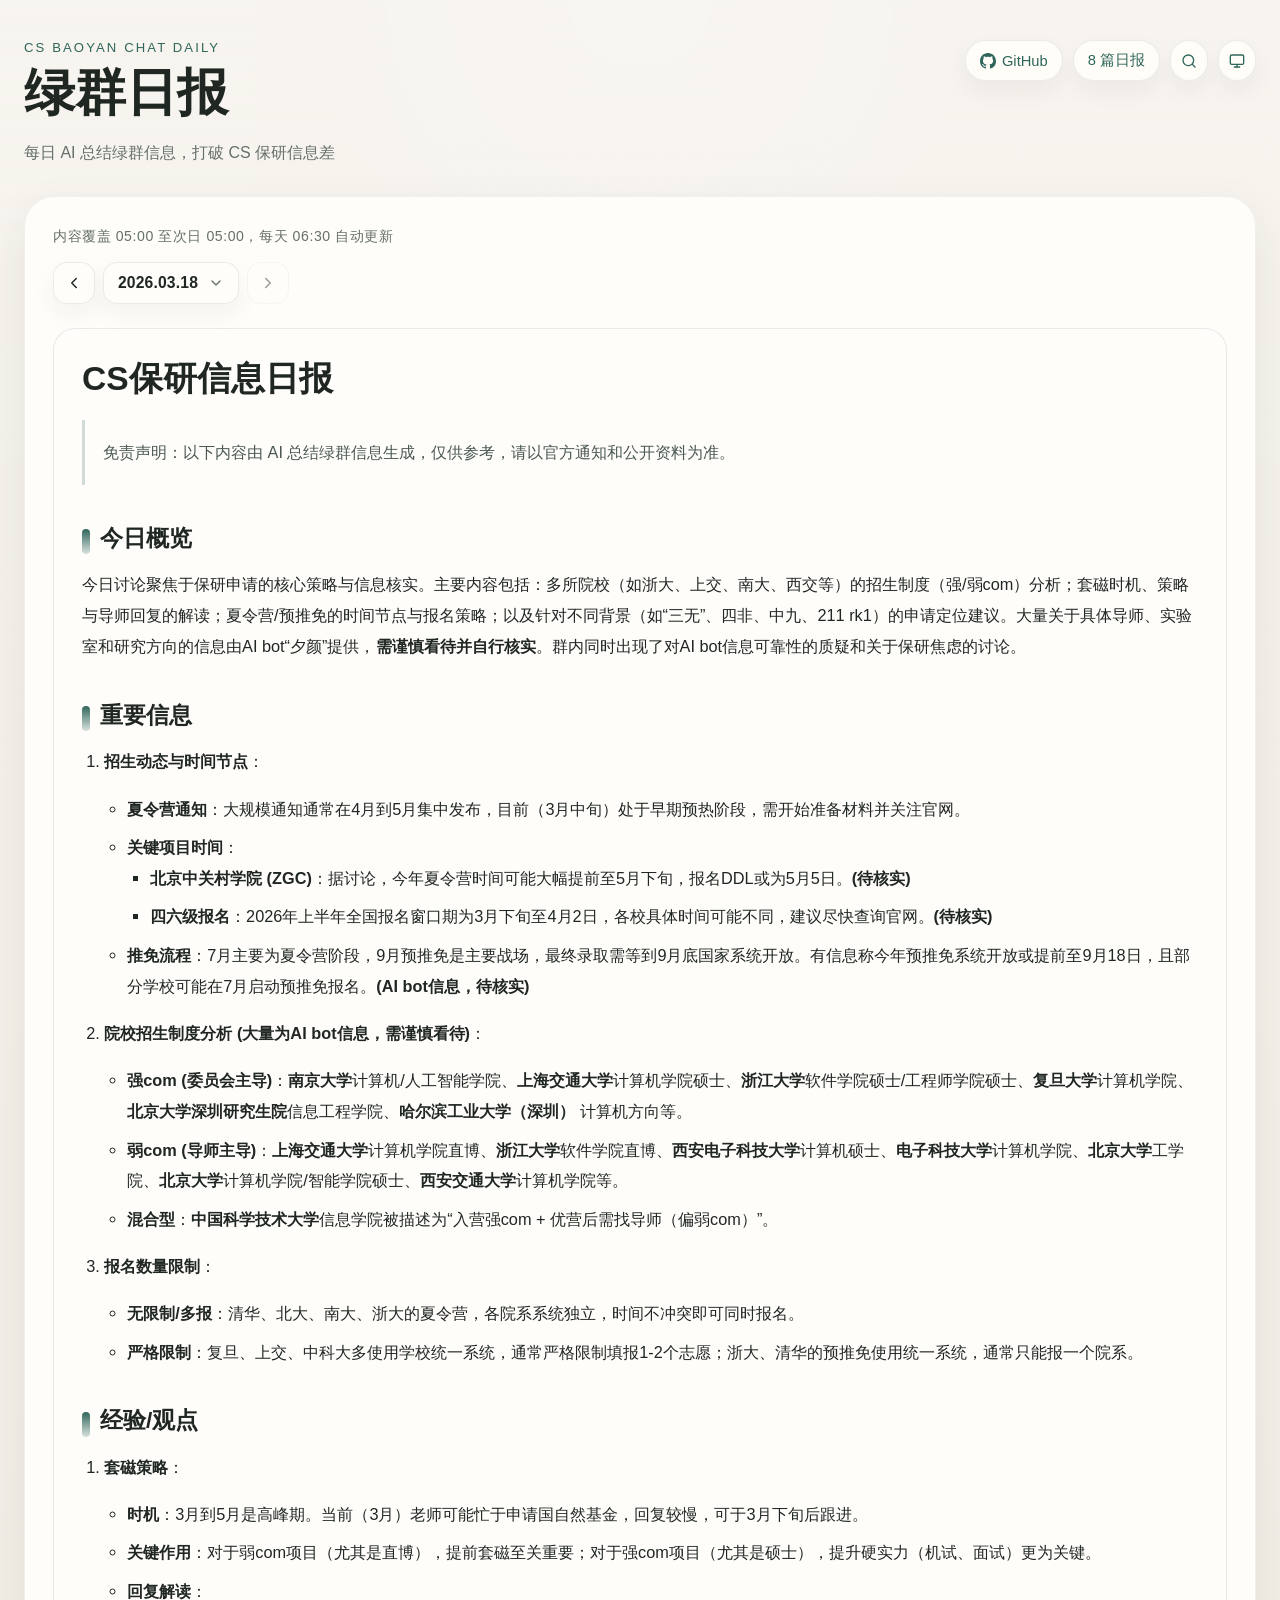
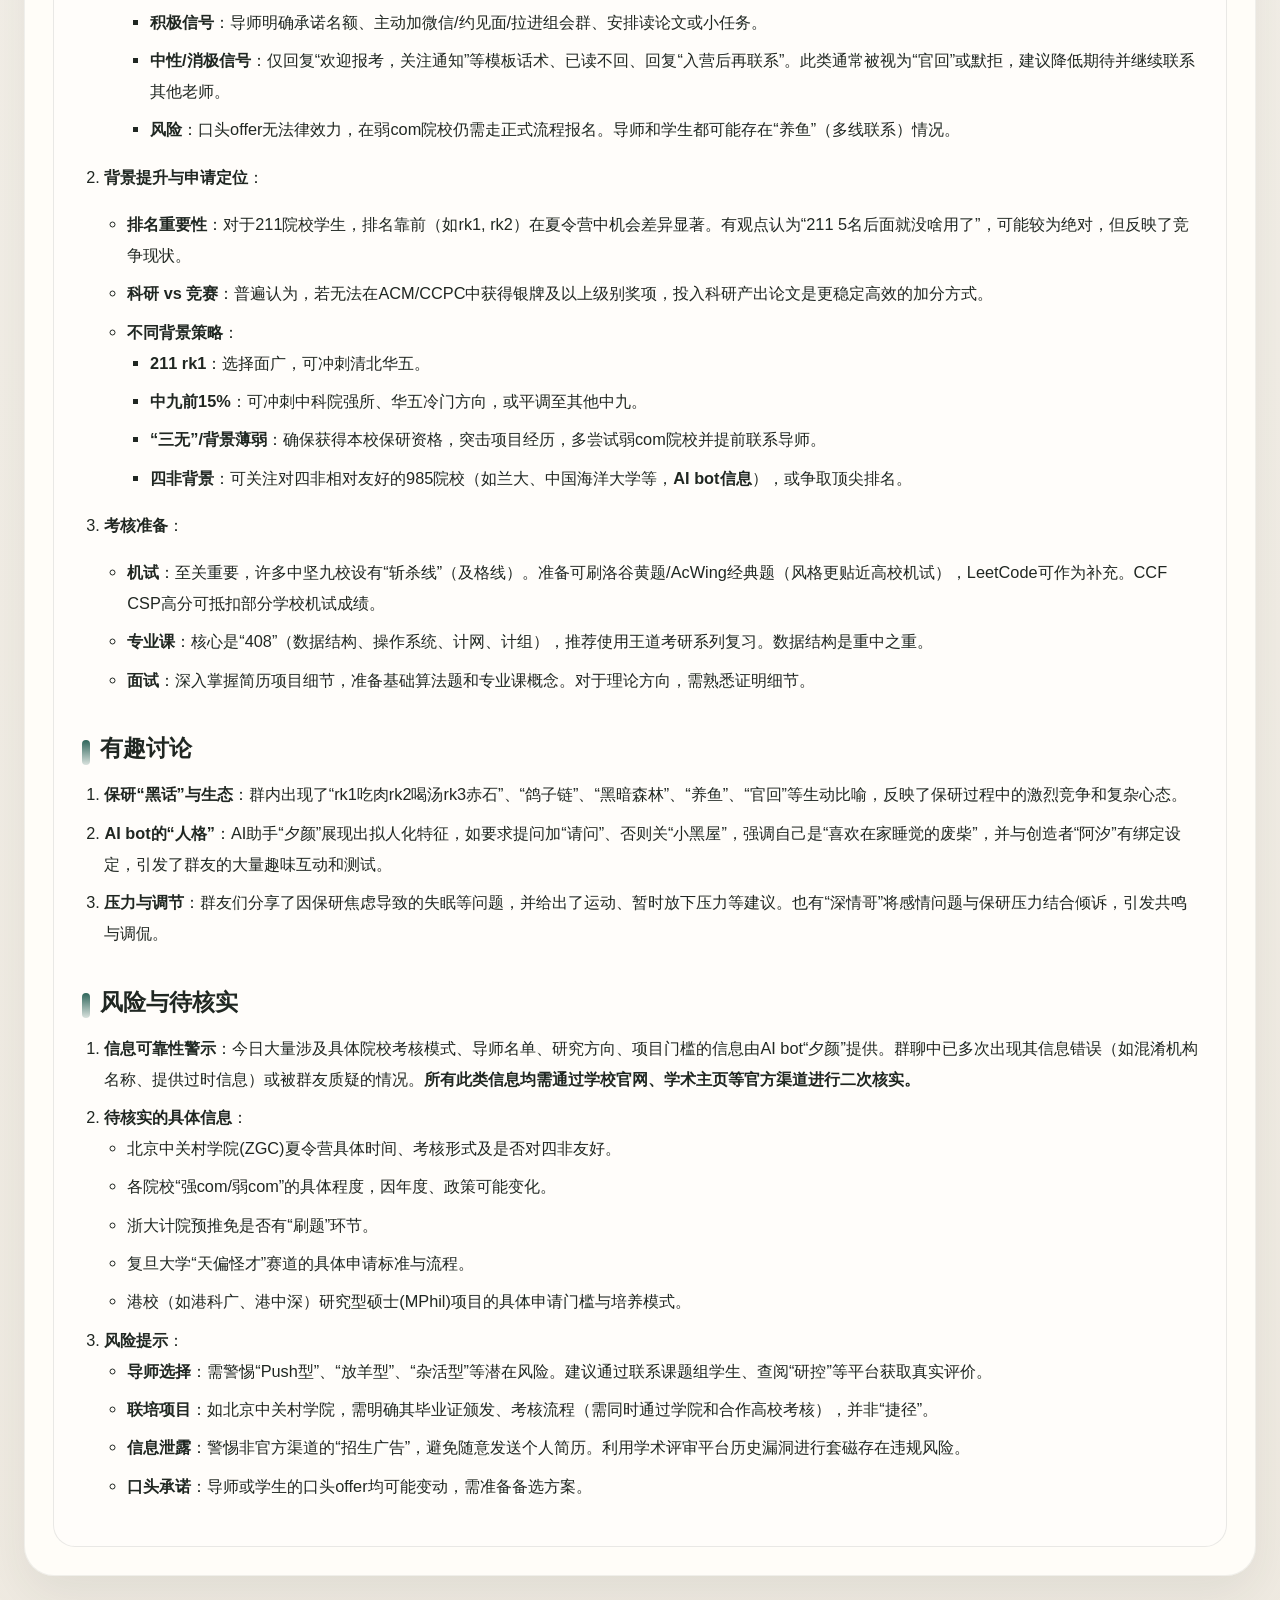
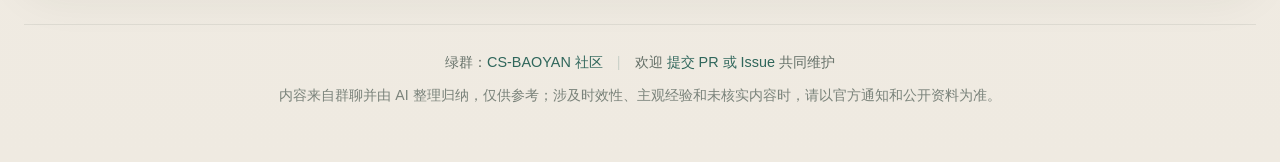
==== pages/index.html @ 6b226d58 "feat: implement date switcher functionality with navigation and UI updates" ====
<!doctype html>
<html lang="zh-CN">

<head>
  <meta charset="utf-8" />
  <meta name="viewport" content="width=device-width, initial-scale=1" />
  <title>绿群日报</title>
  <meta name="description" content="按日期浏览保研信息日报，默认显示最新一期，支持静态部署到 GitHub Pages。" />
  <meta property="og:title" content="绿群日报 - CS Baoyan Chat Daily" />
  <meta property="og:description" content="每日 AI 总结绿群信息，打破 CS 保研信息差。" />
  <meta property="og:type" content="website" />
  <meta property="og:url" content="https://jielosc.github.io/csbaoyan-chat-daily/" />
  <link rel="icon" href="data:image/svg+xml,<svg xmlns=%22http://www.w3.org/2000/svg%22 viewBox=%220 0 100 100%22><text y=%22.9em%22 font-size=%2290%22>📰</text></svg>" />
  <link rel="stylesheet" href="./styles.css?v=20260319h" />
  <script>
    const savedTheme = localStorage.getItem('theme') || 'system';
    if (savedTheme === 'dark' || (savedTheme === 'system' && window.matchMedia('(prefers-color-scheme: dark)').matches)) {
      document.documentElement.setAttribute('data-theme', 'dark');
    } else {
      document.documentElement.setAttribute('data-theme', 'light');
    }
  </script>
  <script defer src="./vendor/marked.min.js"></script>
  <script defer src="./vendor/purify.min.js"></script>
  <script defer src="./app.js?v=20260319c"></script>
</head>

<body>
  <div class="backdrop" aria-hidden="true"></div>
  <div class="site-shell">
    <header class="hero">
      <div class="hero-copy">
        <p class="eyebrow">CS Baoyan Chat Daily</p>
        <h1>绿群日报</h1>
        <p class="hero-summary">
          每日 AI 总结绿群信息，打破 CS 保研信息差
        </p>
      </div>
      <div class="hero-status">
        <a href="https://github.com/jielosc/csbaoyan-chat-daily" target="_blank" rel="noopener noreferrer"
          class="status-chip github-link" aria-label="GitHub Repository">
          <svg aria-hidden="true" height="16" viewBox="0 0 16 16" version="1.1" width="16" fill="currentColor">
            <path
              d="M8 0c4.42 0 8 3.58 8 8a8.013 8.013 0 0 1-5.45 7.59c-.4.08-.55-.17-.55-.38 0-.27.01-1.13.01-2.2 0-.75-.25-1.23-.54-1.48 1.78-.2 3.65-.88 3.65-3.95 0-.88-.31-1.59-.82-2.15.08-.2.36-1.02-.08-2.12 0 0-.67-.22-2.2.82-.64-.18-1.32-.27-2-.27-.68 0-1.36.09-2 .27-1.53-1.03-2.2-.82-2.2-.82-.44 1.1-.16 1.92-.08 2.12-.51.56-.82 1.28-.82 2.15 0 3.06 1.86 3.75 3.64 3.95-.23.2-.44.55-.51 1.07-.46.21-1.61.55-2.33-.66-.15-.24-.6-.83-1.23-.82-.67.01-.27.38.01.53.34.19.73.9.82 1.13.16.45.68 1.31 2.69.94 0 .67.01 1.3.01 1.49 0 .21-.15.45-.55.38A7.995 7.995 0 0 1 0 8c0-4.42 3.58-8 8-8Z">
            </path>
          </svg>
          GitHub
        </a>
        <span class="status-chip" id="report-count">0 篇日报</span>
        <button class="status-chip icon-btn" id="search-btn" aria-label="搜索日报" title="搜索">
          <svg aria-hidden="true" width="16" height="16" viewBox="0 0 24 24" fill="none" stroke="currentColor" stroke-width="2" stroke-linecap="round" stroke-linejoin="round"><circle cx="11" cy="11" r="8"></circle><line x1="21" y1="21" x2="16.65" y2="16.65"></line></svg>
        </button>
        <button class="status-chip icon-btn" id="theme-toggle" aria-label="切换阅读模式" title="切换模式">
          <svg class="icon-sun" aria-hidden="true" width="16" height="16" viewBox="0 0 24 24" fill="none" stroke="currentColor" stroke-width="2" stroke-linecap="round" stroke-linejoin="round"><circle cx="12" cy="12" r="5"></circle><line x1="12" y1="1" x2="12" y2="3"></line><line x1="12" y1="21" x2="12" y2="23"></line><line x1="4.22" y1="4.22" x2="5.64" y2="5.64"></line><line x1="18.36" y1="18.36" x2="19.78" y2="19.78"></line><line x1="1" y1="12" x2="3" y2="12"></line><line x1="21" y1="12" x2="23" y2="12"></line><line x1="4.22" y1="19.78" x2="5.64" y2="18.36"></line><line x1="18.36" y1="5.64" x2="19.78" y2="4.22"></line></svg>
          <svg class="icon-moon" aria-hidden="true" width="16" height="16" viewBox="0 0 24 24" fill="none" stroke="currentColor" stroke-width="2" stroke-linecap="round" stroke-linejoin="round"><path d="M21 12.79A9 9 0 1 1 11.21 3 7 7 0 0 0 21 12.79z"></path></svg>
          <svg class="icon-system" aria-hidden="true" width="16" height="16" viewBox="0 0 24 24" fill="none" stroke="currentColor" stroke-width="2" stroke-linecap="round" stroke-linejoin="round"><rect x="2" y="3" width="20" height="14" rx="2" ry="2"></rect><line x1="8" y1="21" x2="16" y2="21"></line><line x1="12" y1="17" x2="12" y2="21"></line></svg>
        </button>
      </div>
    </header>

    <div class="layout">
      <main class="reader-panel">
        <section class="reader-intro">
          <p class="reader-label" id="active-date-label">内容覆盖 05:00 至次日 05:00，每天 06:30 自动更新</p>
          <section class="date-switcher" id="date-switcher" aria-label="日期切换">
            <div class="date-switcher-bar">
              <button class="date-nav-btn" id="prev-date-btn" type="button" aria-label="上一条日报" title="上一条日报">
                <svg aria-hidden="true" width="18" height="18" viewBox="0 0 24 24" fill="none" stroke="currentColor"
                  stroke-width="2" stroke-linecap="round" stroke-linejoin="round">
                  <polyline points="15 18 9 12 15 6"></polyline>
                </svg>
              </button>
              <button class="date-current-btn" id="current-date-btn" type="button" aria-controls="date-switcher-popover"
                aria-expanded="false" aria-label="当前日报日期，打开日期列表">
                <span class="date-current-value" id="date-switcher-current">正在加载...</span>
                <svg class="date-current-caret" aria-hidden="true" width="16" height="16" viewBox="0 0 24 24" fill="none"
                  stroke="currentColor" stroke-width="2" stroke-linecap="round" stroke-linejoin="round">
                  <polyline points="6 9 12 15 18 9"></polyline>
                </svg>
              </button>
              <button class="date-nav-btn" id="next-date-btn" type="button" aria-label="下一条日报" title="下一条日报">
                <svg aria-hidden="true" width="18" height="18" viewBox="0 0 24 24" fill="none" stroke="currentColor"
                  stroke-width="2" stroke-linecap="round" stroke-linejoin="round">
                  <polyline points="9 18 15 12 9 6"></polyline>
                </svg>
              </button>
            </div>
            <div class="date-switcher-popover" id="date-switcher-popover" hidden>
              <div class="date-switcher-popover-head">
                <p class="date-switcher-kicker">Archive</p>
                <p class="date-switcher-title">选择日报日期</p>
              </div>
              <div class="date-switcher-list" id="date-switcher-list">
                <div class="date-switcher-empty">正在加载日期列表...</div>
              </div>
            </div>
          </section>
        </section>

        <section class="report-card" aria-live="polite">
          <div class="loading-state" id="loading-state">
            <div class="loading-line wide"></div>
            <div class="loading-line"></div>
            <div class="loading-line narrow"></div>
          </div>
          <article class="report-content" id="report-content"></article>
        </section>
      </main>
    </div>

    <footer class="site-footer">
      <div class="footer-links">
        <span>绿群：<a href="https://github.com/CS-BAOYAN" target="_blank" rel="noopener noreferrer">CS-BAOYAN
            社区</a></span>
        <span class="divider" aria-hidden="true">|</span>
        <span>欢迎 <a href="https://github.com/jielosc/csbaoyan-chat-daily" target="_blank" rel="noopener noreferrer">提交
            PR 或 Issue</a> 共同维护</span>
      </div>
      <p class="disclaimer-note">
        内容来自群聊并由 AI 整理归纳，仅供参考；涉及时效性、主观经验和未核实内容时，请以官方通知和公开资料为准。
      </p>
    </footer>
  </div>

  <div class="search-modal" id="search-modal" aria-hidden="true" hidden>
    <div class="search-backdrop" id="search-backdrop"></div>
    <div class="search-container">
      <div class="search-header">
        <svg class="search-icon" aria-hidden="true" width="20" height="20" viewBox="0 0 24 24" fill="none" stroke="currentColor" stroke-width="2" stroke-linecap="round" stroke-linejoin="round"><circle cx="11" cy="11" r="8"></circle><line x1="21" y1="21" x2="16.65" y2="16.65"></line></svg>
        <input type="text" id="search-input" class="search-input" placeholder="搜索所有日报内容..." autocomplete="off">
        <button class="icon-btn close-search-btn" id="close-search-btn" aria-label="关闭搜索">
          <svg aria-hidden="true" width="20" height="20" viewBox="0 0 24 24" fill="none" stroke="currentColor" stroke-width="2" stroke-linecap="round" stroke-linejoin="round"><line x1="18" y1="6" x2="6" y2="18"></line><line x1="6" y1="6" x2="18" y2="18"></line></svg>
        </button>
      </div>
      <div class="search-results" id="search-results">
        <div class="search-placeholder">输入关键词开始搜索...</div>
      </div>
    </div>
  </div>
</body>

</html>
---- pages/styles.css ----
:root {
  color-scheme: light dark;
  --bg: #f6f3ed;
  --bg-deep: #efeae1;
  --paper: rgba(255, 253, 249, 0.96);
  --paper-strong: #fffdfa;
  --line: rgba(72, 81, 74, 0.12);
  --ink: #202722;
  --muted: #657068;
  --accent: #2f665b;
  --accent-soft: rgba(47, 102, 91, 0.1);
  --shadow: 0 18px 48px rgba(42, 48, 43, 0.08);
  --shadow-soft: 0 10px 24px rgba(42, 48, 43, 0.05);
  --radius-xl: 30px;
  --radius-lg: 22px;
  --radius-md: 16px;
}

* {
  box-sizing: border-box;
}



body {
  margin: 0;
  min-height: 100vh;
  background: linear-gradient(180deg, var(--bg), var(--bg-deep));
  color: var(--ink);
  font-family: -apple-system, BlinkMacSystemFont, "Segoe UI", Roboto, "Helvetica Neue", Arial, "Noto Sans SC", "PingFang SC", "Hiragino Sans GB", "Microsoft YaHei", sans-serif;
  transition: background-color 0.25s cubic-bezier(0.2, 0.8, 0.2, 1), color 0.25s ease;
}

body::before {
  content: "";
  position: fixed;
  inset: 0;
  pointer-events: none;
  background: linear-gradient(180deg, rgba(255, 255, 255, 0.28), rgba(255, 255, 255, 0));
  opacity: 0.55;
  transform: translateZ(0); /* 强制 GPU 硬件加速 */
}

.backdrop {
  position: fixed;
  inset: 0;
  pointer-events: none;
  background: radial-gradient(circle at top center, rgba(255, 255, 255, 0.4), transparent 40%);
  opacity: 0.5;
  transform: translateZ(0); /* 强制 GPU 硬件加速 */
}

.site-shell {
  position: relative;
  max-width: 1380px;
  margin: 0 auto;
  padding: 40px 24px 56px;
}

.hero {
  display: flex;
  align-items: flex-start;
  justify-content: space-between;
  gap: 24px;
  margin-bottom: 28px;
}

.hero-copy {
  max-width: 780px;
}

.eyebrow,
.panel-kicker,
.reader-label {
  margin: 0 0 10px;
  color: var(--accent);
  font-family: "Noto Sans SC", "PingFang SC", "Microsoft YaHei", sans-serif;
  font-size: 0.82rem;
  letter-spacing: 0.16em;
  text-transform: uppercase;
}

.hero h1,
.panel-heading h2 {
  margin: 0;
  line-height: 1.1;
  font-family: -apple-system, BlinkMacSystemFont, "Segoe UI", Roboto, "Helvetica Neue", Arial, "Noto Sans SC", "PingFang SC", "Hiragino Sans GB", "Microsoft YaHei", sans-serif;
  font-weight: 700;
}

.hero h1 {
  font-size: clamp(2.6rem, 4vw, 4.6rem);
}

.hero-summary {
  max-width: 680px;
  margin: 18px 0 0;
  color: var(--muted);
  font-size: 1rem;
  line-height: 1.8;
}

.site-footer {
  margin-top: 48px;
  padding-top: 28px;
  border-top: 1px solid rgba(72, 81, 74, 0.1);
  text-align: center;
}

.footer-links {
  margin-bottom: 12px;
  color: var(--muted);
  font-size: 0.9rem;
}

.footer-links a {
  color: var(--accent);
  text-decoration: none;
  transition: opacity 180ms ease;
}

.footer-links a:hover {
  opacity: 0.7;
  text-decoration: underline;
}

.divider {
  margin: 0 10px;
  color: rgba(47, 102, 91, 0.18);
}

.disclaimer-note {
  color: var(--muted);
  font-size: 0.88rem;
  line-height: 1.6;
  margin: 0 auto;
  max-width: 800px;
  opacity: 0.85;
}

.hero-status {
  display: flex;
  flex-wrap: wrap;
  justify-content: flex-end;
  gap: 10px;
}

.status-chip {
  display: inline-flex;
  align-items: center;
  gap: 6px;
  padding: 10px 14px;
  border: 1px solid rgba(72, 81, 74, 0.1);
  border-radius: 999px;
  background: rgba(255, 253, 249, 0.92);
  box-shadow: var(--shadow-soft);
  color: var(--accent);
  font-family: "Noto Sans SC", "PingFang SC", "Microsoft YaHei", sans-serif;
  font-size: 0.92rem;
  text-decoration: none;
}

a.status-chip {
  transition: transform 180ms ease, box-shadow 180ms ease, background 180ms ease;
}

a.status-chip:hover,
button.status-chip:hover {
  transform: translateY(-1px);
  box-shadow: 0 12px 28px rgba(42, 48, 43, 0.08);
  background: #fffdfa;
}

button.status-chip {
  cursor: pointer;
  padding: 10px;
}

button.status-chip svg {
  display: block;
}

.layout {
  display: grid;
  grid-template-columns: minmax(0, 1fr);
}

.reader-panel {
  border: 1px solid rgba(72, 81, 74, 0.08);
  border-radius: var(--radius-xl);
  background: var(--paper);
  box-shadow: var(--shadow);
  /* backdrop-filter: blur(18px); 移除此项以大幅提升滚轮滚动性能 */
  will-change: background-color, border-color, box-shadow;
  transition: background-color 0.25s cubic-bezier(0.2, 0.8, 0.2, 1), border-color 0.25s ease, box-shadow 0.25s ease;
  padding: 28px;
}

.reader-intro {
  display: grid;
  gap: 14px;
  margin-bottom: 24px;
}

.reader-label {
  margin: 0;
  color: var(--muted);
  font-size: 0.88rem;
  letter-spacing: 0.04em;
  text-transform: none;
  line-height: 1.6;
}

.date-switcher {
  position: relative;
}

.date-switcher-bar {
  display: flex;
  flex-wrap: wrap;
  gap: 8px;
  align-items: center;
}

.date-nav-btn,
.date-current-btn {
  border: 1px solid rgba(72, 81, 74, 0.1);
  background: rgba(255, 253, 249, 0.96);
  color: var(--ink);
  box-shadow: var(--shadow-soft);
  transition: transform 160ms ease, border-color 160ms ease, background-color 160ms ease, box-shadow 160ms ease;
}

.date-nav-btn,
.date-current-btn {
  cursor: pointer;
}

.date-nav-btn:hover,
.date-current-btn:hover {
  transform: translateY(-1px);
  border-color: rgba(47, 102, 91, 0.18);
  box-shadow: 0 12px 28px rgba(42, 48, 43, 0.08);
}

.date-nav-btn:disabled,
.date-current-btn:disabled {
  cursor: default;
  opacity: 0.45;
  transform: none;
  box-shadow: none;
}

.date-nav-btn {
  width: 42px;
  height: 42px;
  border-radius: 14px;
  display: inline-flex;
  align-items: center;
  justify-content: center;
  flex: 0 0 auto;
}

.date-current-btn {
  min-width: 0;
  flex: 0 1 auto;
  border-radius: 14px;
  padding: 0 14px;
  height: 42px;
  display: inline-flex;
  align-items: center;
  gap: 10px;
  text-align: left;
}

.date-switcher-kicker {
  margin: 0;
  color: var(--accent);
  font-family: "Noto Sans SC", "PingFang SC", "Microsoft YaHei", sans-serif;
  font-size: 0.76rem;
  letter-spacing: 0.14em;
  text-transform: uppercase;
}

.date-current-value {
  min-width: 0;
  font-size: 0.98rem;
  font-weight: 600;
  letter-spacing: 0.01em;
  white-space: nowrap;
}

.date-current-caret {
  flex: 0 0 auto;
  color: var(--muted);
  transition: transform 160ms ease;
}

.date-switcher.open .date-current-caret {
  transform: rotate(180deg);
}

.date-switcher-popover {
  position: absolute;
  top: calc(100% + 12px);
  left: 0;
  width: min(240px, 100%);
  padding: 14px 12px 12px;
  border: 1px solid rgba(72, 81, 74, 0.1);
  border-radius: 22px;
  background: rgba(255, 253, 249, 0.98);
  box-shadow: 0 22px 54px rgba(42, 48, 43, 0.14);
  z-index: 20;
}

.date-switcher-popover[hidden] {
  display: none;
}

.date-switcher-popover-head {
  display: grid;
  gap: 6px;
  padding: 4px 4px 12px;
}

.date-switcher-title {
  margin: 0;
  font-size: 1.05rem;
  font-weight: 700;
  color: var(--ink);
}

.date-switcher-list {
  display: grid;
  gap: 4px;
  max-height: min(54vh, 360px);
  overflow-y: auto;
  padding-right: 2px;
  scrollbar-width: thin;
  scrollbar-color: rgba(47, 102, 91, 0.26) transparent;
}

.date-switcher-list::-webkit-scrollbar {
  width: 8px;
}

.date-switcher-list::-webkit-scrollbar-track {
  background: transparent;
}

.date-switcher-list::-webkit-scrollbar-thumb {
  border-radius: 999px;
  background: rgba(47, 102, 91, 0.2);
  border: 2px solid transparent;
  background-clip: padding-box;
}

.date-switcher-list::-webkit-scrollbar-thumb:hover {
  background: rgba(47, 102, 91, 0.3);
  border: 2px solid transparent;
  background-clip: padding-box;
}

.date-switcher-empty {
  padding: 18px 14px;
  color: var(--muted);
  text-align: center;
}

.date-switcher-item {
  width: 100%;
  border: 0;
  border-radius: 16px;
  background: transparent;
  padding: 12px 14px;
  display: block;
  color: inherit;
  text-align: left;
  cursor: pointer;
  transition: background-color 140ms ease, transform 140ms ease;
}

.date-switcher-item:hover,
.date-switcher-item:focus-visible {
  background: rgba(47, 102, 91, 0.07);
  transform: translateX(1px);
  outline: none;
}

.date-switcher-item.active {
  background: rgba(47, 102, 91, 0.1);
}

.date-switcher-item-date {
  font-size: 0.96rem;
  font-weight: 600;
  color: var(--accent);
}

.report-card {
  min-height: 520px;
  padding: 28px;
  border: 1px solid var(--line);
  border-radius: calc(var(--radius-xl) - 8px);
  background: var(--paper-strong);
  box-shadow: inset 0 1px 0 rgba(255, 255, 255, 0.85);
  will-change: background-color, border-color;
  transition: background-color 0.25s cubic-bezier(0.2, 0.8, 0.2, 1), border-color 0.25s ease, box-shadow 0.25s ease;
}

.report-content {
  opacity: 0;
  transform: translateY(8px);
  transition: opacity 220ms ease, transform 220ms ease;
  overflow-wrap: break-word;
  word-break: break-word;
}

.report-content.ready {
  opacity: 1;
  transform: translateY(0);
}

.report-content img {
  max-width: 100%;
  height: auto;
  border-radius: var(--radius-md);
}

.loading-state {
  display: grid;
  gap: 14px;
}

.loading-state.hidden {
  display: none;
}

.loading-line {
  height: 14px;
  border-radius: 999px;
  background:
    linear-gradient(90deg, rgba(20, 108, 91, 0.08), rgba(20, 108, 91, 0.22), rgba(20, 108, 91, 0.08));
  background-size: 180% 100%;
  animation: shimmer 1.6s linear infinite;
}

.loading-line.wide {
  width: min(74%, 520px);
}

.loading-line.narrow {
  width: min(42%, 280px);
}

.empty-state,
.error-state {
  padding: 36px 20px;
  text-align: center;
  color: var(--muted);
}

.report-content h1,
.report-content h2,
.report-content h3 {
  margin-top: 1.7em;
  margin-bottom: 0.6em;
  color: var(--ink);
  line-height: 1.28;
}

.report-content h1 {
  margin-top: 0;
  font-size: 2.1rem;
}

.report-content h2 {
  position: relative;
  padding-left: 18px;
  font-size: 1.42rem;
}

.report-content h2::before {
  content: "";
  position: absolute;
  top: 0.24em;
  left: 0;
  width: 8px;
  height: 1.1em;
  border-radius: 999px;
  background: linear-gradient(180deg, var(--accent), rgba(47, 102, 91, 0.18));
}

.report-content p,
.report-content li,
.report-content blockquote {
  font-size: 1.02rem;
  line-height: 1.9;
}

.report-content ul,
.report-content ol {
  padding-left: 1.4em;
}

.report-content li + li {
  margin-top: 0.45em;
}

.report-content blockquote {
  margin: 1.2em 0;
  padding: 1px 0 1px 18px;
  border-left: 3px solid rgba(47, 102, 91, 0.22);
  color: #4b5952;
}

.report-content code {
  padding: 0.12em 0.35em;
  border-radius: 8px;
  background: rgba(47, 102, 91, 0.08);
  font-family: "Cascadia Code", Consolas, monospace;
  font-size: 0.94em;
}

.report-content pre {
  overflow: auto;
  padding: 16px;
  border-radius: var(--radius-md);
  background: #1f2824;
  color: #f0efe9;
  box-shadow: inset 0 1px 0 rgba(255, 255, 255, 0.05);
}

.report-content pre code {
  padding: 0;
  background: transparent;
  color: inherit;
}

.report-content hr {
  border: 0;
  border-top: 1px solid var(--line);
  margin: 2em 0;
}

.report-content table {
  display: block;
  width: 100%;
  border-collapse: collapse;
  margin: 1.4em 0;
  overflow-x: auto;
  border-radius: var(--radius-md);
}

.report-content th,
.report-content td {
  padding: 12px 14px;
  border: 1px solid rgba(74, 88, 78, 0.12);
  text-align: left;
}

.report-content th {
  background: rgba(47, 102, 91, 0.06);
}

@keyframes shimmer {
  from {
    background-position: 180% 0;
  }
  to {
    background-position: -20% 0;
  }
}

@media (max-width: 980px) {
  .site-shell {
    padding: 24px 16px 40px;
  }

  .hero {
    grid-template-columns: minmax(0, 1fr);
    display: grid;
  }

  .hero-status {
    justify-content: flex-start;
  }

  .date-current-btn {
    flex: 1 1 auto;
    min-width: 0;
  }

  .date-switcher-popover {
    width: 100%;
    max-width: none;
  }

  .reader-panel,
  .report-card {
    padding: 20px;
  }
}

@media (max-width: 640px) {
  .hero h1 {
    font-size: 2.4rem;
  }

  .report-content h1 {
    font-size: 1.8rem;
  }

  .report-content p,
  .report-content li,
  .report-content blockquote {
    font-size: 0.98rem;
    line-height: 1.82;
  }
}

[data-theme="dark"] {
  color-scheme: dark;
  --bg: #1d211f;
  --bg-deep: #171a18;
  --paper: rgba(33, 38, 35, 0.96);
  --paper-strong: #252a27;
  --line: rgba(255, 255, 255, 0.09);
  --ink: #e4e8e4;
  --muted: #9ca7a0;
  --accent: #86b8aa;
  --accent-soft: rgba(134, 184, 170, 0.12);
  --shadow: 0 18px 48px rgba(0, 0, 0, 0.28);
  --shadow-soft: 0 10px 24px rgba(0, 0, 0, 0.18);
}

[data-theme="dark"] body::before {
  opacity: 0.12;
}

[data-theme="dark"] .backdrop {
  background: radial-gradient(circle at top center, rgba(255, 255, 255, 0.05), transparent 42%);
  opacity: 0.4;
}

[data-theme="dark"] body {
  background: linear-gradient(180deg, var(--bg), var(--bg-deep));
}

[data-theme="dark"] .site-footer {
  border-top: 1px solid rgba(255, 255, 255, 0.08);
}

[data-theme="dark"] .divider {
  color: rgba(134, 184, 170, 0.22);
}

[data-theme="dark"] .status-chip {
  border: 1px solid rgba(255, 255, 255, 0.08);
  background: rgba(37, 42, 39, 0.96);
}

[data-theme="dark"] a.status-chip:hover,
[data-theme="dark"] button.status-chip:hover {
  background: rgba(43, 49, 45, 0.98);
}

[data-theme="dark"] .reader-panel {
  border: 1px solid rgba(255, 255, 255, 0.08);
}

[data-theme="dark"] .date-nav-btn,
[data-theme="dark"] .date-current-btn,
[data-theme="dark"] .date-switcher-popover {
  border-color: rgba(255, 255, 255, 0.08);
  background: rgba(37, 42, 39, 0.96);
}

[data-theme="dark"] .date-nav-btn:hover,
[data-theme="dark"] .date-current-btn:hover {
  border-color: rgba(134, 184, 170, 0.2);
}

[data-theme="dark"] .date-switcher-item:hover,
[data-theme="dark"] .date-switcher-item:focus-visible {
  background: rgba(134, 184, 170, 0.08);
}

[data-theme="dark"] .date-switcher-item.active {
  background: rgba(134, 184, 170, 0.12);
}

[data-theme="dark"] .date-switcher-list {
  scrollbar-color: rgba(134, 184, 170, 0.28) transparent;
}

[data-theme="dark"] .date-switcher-list::-webkit-scrollbar-thumb {
  background: rgba(134, 184, 170, 0.22);
  border: 2px solid transparent;
  background-clip: padding-box;
}

[data-theme="dark"] .date-switcher-list::-webkit-scrollbar-thumb:hover {
  background: rgba(134, 184, 170, 0.32);
  border: 2px solid transparent;
  background-clip: padding-box;
}

[data-theme="dark"] .report-card {
  box-shadow: inset 0 1px 0 rgba(255, 255, 255, 0.05);
}

[data-theme="dark"] .loading-line {
  background:
    linear-gradient(90deg, rgba(134, 184, 170, 0.06), rgba(134, 184, 170, 0.18), rgba(134, 184, 170, 0.06));
  background-size: 180% 100%;
}

[data-theme="dark"] .report-content h2::before {
  background: linear-gradient(180deg, var(--accent), rgba(134, 184, 170, 0.16));
}

[data-theme="dark"] .report-content blockquote {
  border-left-color: rgba(134, 184, 170, 0.24);
  color: #b4bfb9;
}

[data-theme="dark"] .report-content code {
  background: rgba(134, 184, 170, 0.08);
}

[data-theme="dark"] .report-content th {
  background: rgba(134, 184, 170, 0.08);
}

[data-theme="dark"] .report-content pre {
  background: #1a1f1c;
  box-shadow: inset 0 1px 0 rgba(255, 255, 255, 0.05);
}

/* Search Modal */
.search-modal {
  position: fixed;
  inset: 0;
  z-index: 100;
  display: flex;
  justify-content: center;
  align-items: flex-start;
  padding-top: 10vh;
  opacity: 1;
  will-change: opacity, visibility;
  transition: opacity 0.25s cubic-bezier(0.16, 1, 0.3, 1), visibility 0.25s;
}

.search-modal[hidden] {
  opacity: 0;
  visibility: hidden;
  display: flex;
  pointer-events: none;
}

.search-backdrop {
  position: absolute;
  inset: 0;
  background: rgba(0, 0, 0, 0.4);
  backdrop-filter: blur(4px);
}

.search-container {
  position: relative;
  width: 100%;
  max-width: 600px;
  background: var(--paper-strong);
  border: 1px solid var(--line);
  border-radius: var(--radius-lg);
  box-shadow: var(--shadow);
  overflow: hidden;
  display: flex;
  flex-direction: column;
  max-height: 80vh;
  transform: translateY(0);
  will-change: transform;
  transition: transform 0.3s cubic-bezier(0.16, 1, 0.3, 1);
  margin: 0 16px;
}

.search-modal[hidden] .search-container {
  transform: translateY(-20px);
}

.search-header {
  display: flex;
  align-items: center;
  padding: 16px 20px;
  border-bottom: 1px solid var(--line);
  background: rgba(255, 253, 249, 0.96);
}

[data-theme="dark"] .search-header {
  background: rgba(37, 42, 39, 0.98);
}

.search-icon {
  color: var(--muted);
  flex-shrink: 0;
  margin-right: 12px;
}

.search-input {
  flex: 1;
  border: none;
  background: transparent;
  font-size: 1.1rem;
  color: var(--ink);
  outline: none;
  min-width: 0;
}

.search-input::placeholder {
  color: var(--muted);
  opacity: 0.6;
}

.close-search-btn {
  background: transparent;
  border: none;
  color: var(--muted);
  cursor: pointer;
  padding: 4px;
  border-radius: 4px;
  display: flex;
  align-items: center;
  justify-content: center;
}

.close-search-btn:hover {
  background: var(--line);
  color: var(--ink);
}

.search-results {
  overflow-y: auto;
  padding: 12px 0;
  flex: 1;
}

.search-placeholder {
  padding: 32px 20px;
  text-align: center;
  color: var(--muted);
}

.search-result-item {
  display: block;
  padding: 16px 20px;
  text-decoration: none;
  color: inherit;
  border-left: 3px solid transparent;
  transition: background 0.15s ease, border-color 0.15s ease;
}

.search-result-item:hover,
.search-result-item:focus {
  background: var(--accent-soft);
  border-left-color: var(--accent);
  outline: none;
}

.search-result-title {
  font-size: 1rem;
  font-weight: 600;
  margin: 0 0 6px 0;
  color: var(--accent);
}

.search-result-snippet {
  font-size: 0.9rem;
  color: var(--muted);
  line-height: 1.5;
  display: -webkit-box;
  -webkit-line-clamp: 3;
  line-clamp: 3;
  -webkit-box-orient: vertical;
  overflow: hidden;
}

.search-result-snippet mark {
  background: rgba(255, 213, 79, 0.4);
  color: inherit;
  border-radius: 2px;
  padding: 0 2px;
}

[data-theme="dark"] .search-result-snippet mark {
  background: rgba(88, 194, 169, 0.3);
}
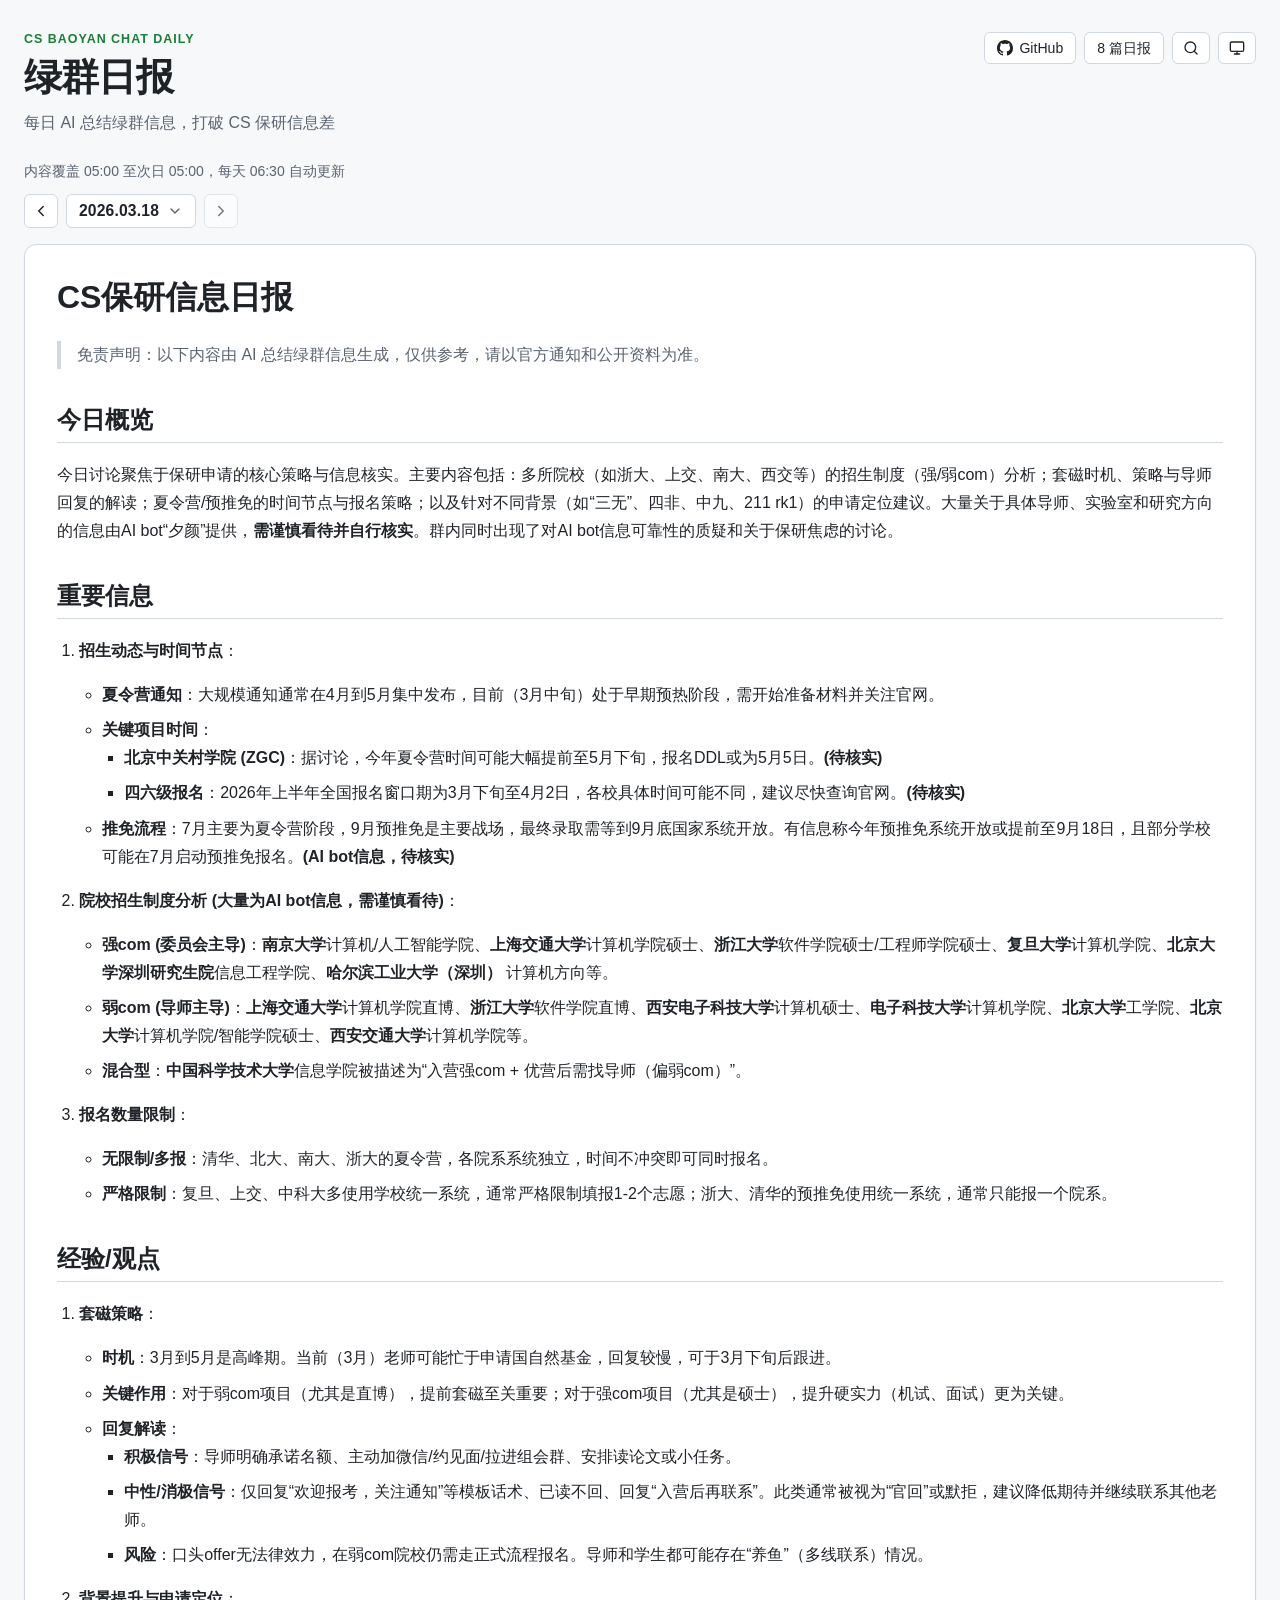
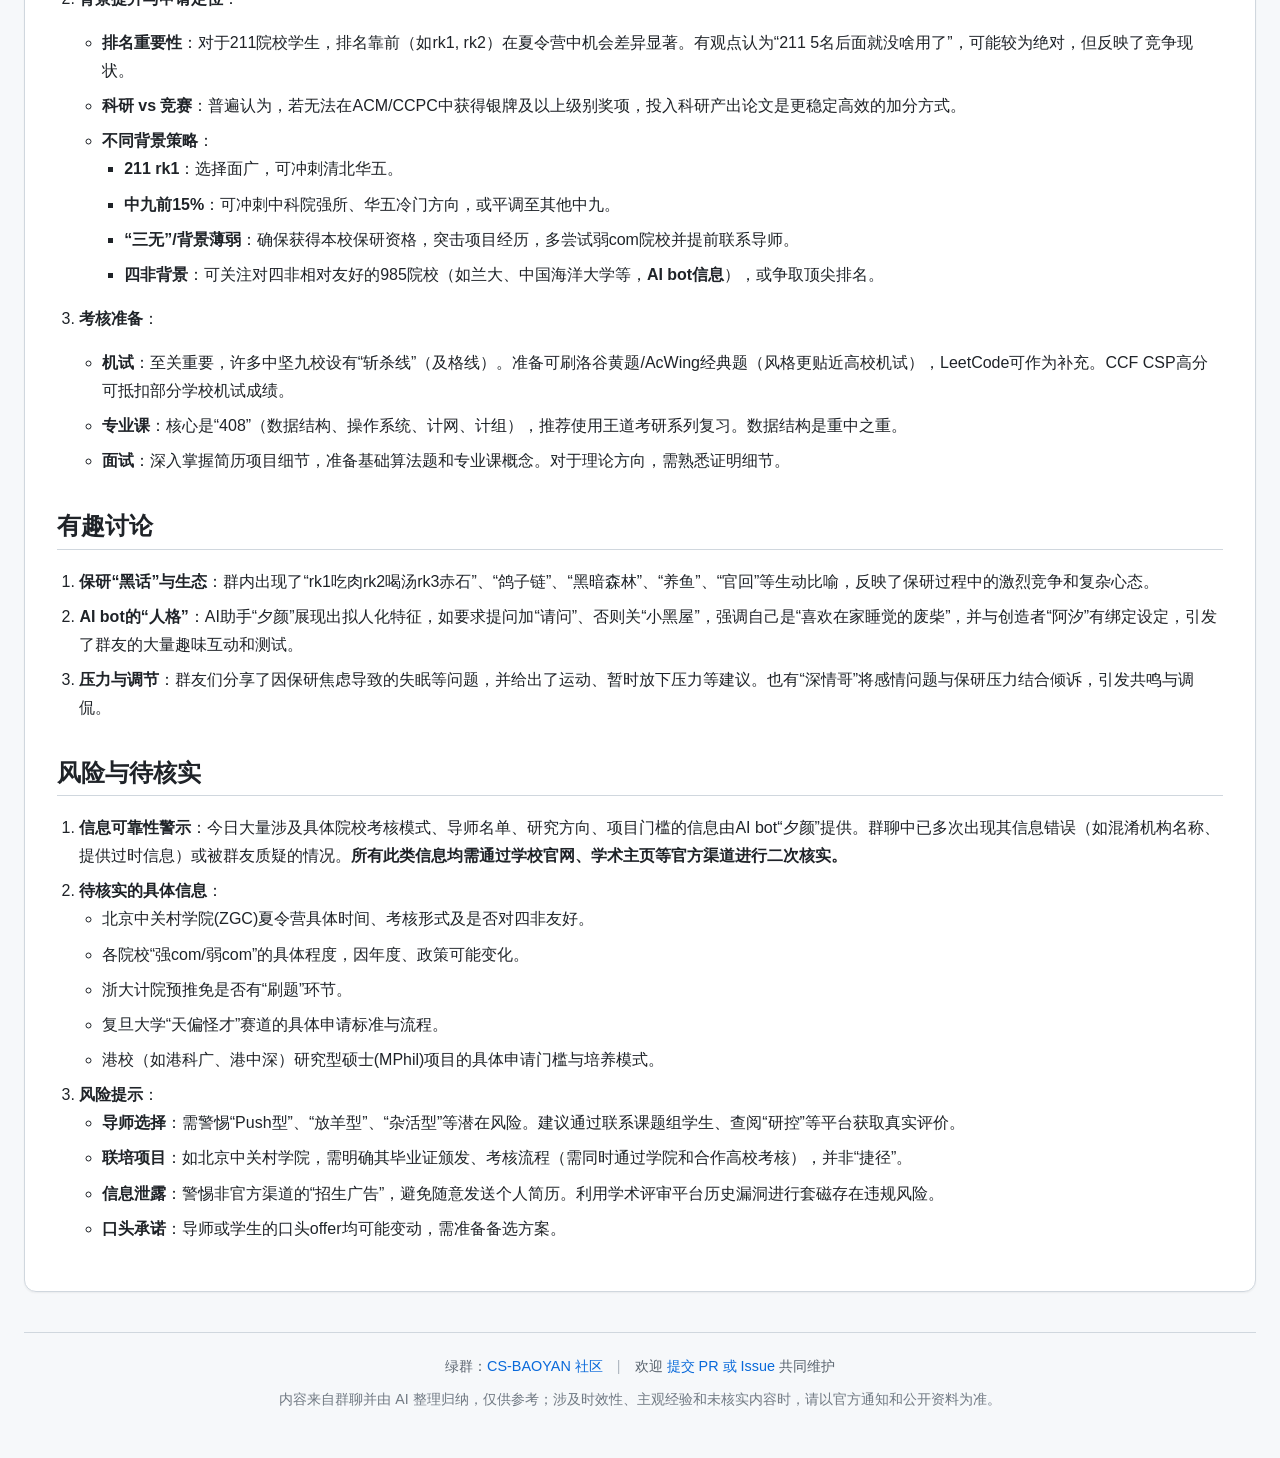
==== commit 36b8dd3c: "style: update styles for improved UI consistency and responsiveness" ====
--- a/pages/index.html
+++ b/pages/index.html
@@ -11,7 +11,7 @@
   <meta property="og:type" content="website" />
   <meta property="og:url" content="https://jielosc.github.io/csbaoyan-chat-daily/" />
   <link rel="icon" href="data:image/svg+xml,<svg xmlns=%22http://www.w3.org/2000/svg%22 viewBox=%220 0 100 100%22><text y=%22.9em%22 font-size=%2290%22>📰</text></svg>" />
-  <link rel="stylesheet" href="./styles.css?v=20260319h" />
+  <link rel="stylesheet" href="./styles.css?v=20260319i" />
   <script>
     const savedTheme = localStorage.getItem('theme') || 'system';
     if (savedTheme === 'dark' || (savedTheme === 'system' && window.matchMedia('(prefers-color-scheme: dark)').matches)) {
--- a/pages/styles.css
+++ b/pages/styles.css
@@ -1,19 +1,24 @@
 :root {
   color-scheme: light dark;
-  --bg: #f6f3ed;
-  --bg-deep: #efeae1;
-  --paper: rgba(255, 253, 249, 0.96);
-  --paper-strong: #fffdfa;
-  --line: rgba(72, 81, 74, 0.12);
-  --ink: #202722;
-  --muted: #657068;
-  --accent: #2f665b;
-  --accent-soft: rgba(47, 102, 91, 0.1);
-  --shadow: 0 18px 48px rgba(42, 48, 43, 0.08);
-  --shadow-soft: 0 10px 24px rgba(42, 48, 43, 0.05);
-  --radius-xl: 30px;
-  --radius-lg: 22px;
-  --radius-md: 16px;
+  --bg: #f6f8fa;
+  --bg-deep: #f6f8fa;
+  --paper: #ffffff;
+  --paper-strong: #ffffff;
+  --paper-muted: #f6f8fa;
+  --line: #d0d7de;
+  --line-strong: #afb8c1;
+  --ink: #1f2328;
+  --muted: #59636e;
+  --link: #0969da;
+  --link-hover: #0550ae;
+  --accent: #1a7f37;
+  --accent-soft: #dafbe1;
+  --shadow: 0 1px 3px rgba(31, 35, 40, 0.08), 0 8px 24px rgba(140, 149, 159, 0.12);
+  --shadow-soft: 0 1px 2px rgba(31, 35, 40, 0.06);
+  --focus-ring: 0 0 0 3px rgba(9, 105, 218, 0.18);
+  --radius-xl: 12px;
+  --radius-lg: 8px;
+  --radius-md: 6px;
 }
 
 * {
@@ -25,10 +30,23 @@
 body {
   margin: 0;
   min-height: 100vh;
-  background: linear-gradient(180deg, var(--bg), var(--bg-deep));
+  background: var(--bg);
   color: var(--ink);
   font-family: -apple-system, BlinkMacSystemFont, "Segoe UI", Roboto, "Helvetica Neue", Arial, "Noto Sans SC", "PingFang SC", "Hiragino Sans GB", "Microsoft YaHei", sans-serif;
-  transition: background-color 0.25s cubic-bezier(0.2, 0.8, 0.2, 1), color 0.25s ease;
+  transition: background-color 0.16s ease, color 0.16s ease;
+}
+
+a {
+  color: var(--link);
+}
+
+a:hover {
+  color: var(--link-hover);
+}
+
+:focus-visible {
+  outline: none;
+  box-shadow: var(--focus-ring);
 }
 
 body::before {
@@ -36,8 +54,8 @@
   position: fixed;
   inset: 0;
   pointer-events: none;
-  background: linear-gradient(180deg, rgba(255, 255, 255, 0.28), rgba(255, 255, 255, 0));
-  opacity: 0.55;
+  background: transparent;
+  opacity: 0;
   transform: translateZ(0); /* 强制 GPU 硬件加速 */
 }
 
@@ -45,24 +63,24 @@
   position: fixed;
   inset: 0;
   pointer-events: none;
-  background: radial-gradient(circle at top center, rgba(255, 255, 255, 0.4), transparent 40%);
-  opacity: 0.5;
+  background: none;
+  opacity: 0;
   transform: translateZ(0); /* 强制 GPU 硬件加速 */
 }
 
 .site-shell {
   position: relative;
-  max-width: 1380px;
+  max-width: 1280px;
   margin: 0 auto;
-  padding: 40px 24px 56px;
+  padding: 32px 24px 48px;
 }
 
 .hero {
   display: flex;
   align-items: flex-start;
   justify-content: space-between;
-  gap: 24px;
-  margin-bottom: 28px;
+  gap: 16px;
+  margin-bottom: 24px;
 }
 
 .hero-copy {
@@ -74,9 +92,9 @@
 .reader-label {
   margin: 0 0 10px;
   color: var(--accent);
-  font-family: "Noto Sans SC", "PingFang SC", "Microsoft YaHei", sans-serif;
-  font-size: 0.82rem;
-  letter-spacing: 0.16em;
+  font-size: 0.78rem;
+  font-weight: 600;
+  letter-spacing: 0.08em;
   text-transform: uppercase;
 }
 
@@ -89,21 +107,23 @@
 }
 
 .hero h1 {
-  font-size: clamp(2.6rem, 4vw, 4.6rem);
+  font-size: clamp(2rem, 3vw, 2.6rem);
+  font-weight: 600;
+  letter-spacing: -0.02em;
 }
 
 .hero-summary {
-  max-width: 680px;
-  margin: 18px 0 0;
+  max-width: 720px;
+  margin: 12px 0 0;
   color: var(--muted);
   font-size: 1rem;
-  line-height: 1.8;
+  line-height: 1.65;
 }
 
 .site-footer {
-  margin-top: 48px;
-  padding-top: 28px;
-  border-top: 1px solid rgba(72, 81, 74, 0.1);
+  margin-top: 40px;
+  padding-top: 24px;
+  border-top: 1px solid var(--line);
   text-align: center;
 }
 
@@ -114,19 +134,18 @@
 }
 
 .footer-links a {
-  color: var(--accent);
+  color: var(--link);
   text-decoration: none;
-  transition: opacity 180ms ease;
+  transition: color 0.12s ease;
 }
 
 .footer-links a:hover {
-  opacity: 0.7;
   text-decoration: underline;
 }
 
 .divider {
   margin: 0 10px;
-  color: rgba(47, 102, 91, 0.18);
+  color: var(--line-strong);
 }
 
 .disclaimer-note {
@@ -142,38 +161,38 @@
   display: flex;
   flex-wrap: wrap;
   justify-content: flex-end;
-  gap: 10px;
+  gap: 8px;
 }
 
 .status-chip {
   display: inline-flex;
   align-items: center;
   gap: 6px;
-  padding: 10px 14px;
-  border: 1px solid rgba(72, 81, 74, 0.1);
-  border-radius: 999px;
-  background: rgba(255, 253, 249, 0.92);
-  box-shadow: var(--shadow-soft);
-  color: var(--accent);
-  font-family: "Noto Sans SC", "PingFang SC", "Microsoft YaHei", sans-serif;
-  font-size: 0.92rem;
+  min-height: 32px;
+  padding: 5px 12px;
+  border: 1px solid var(--line);
+  border-radius: var(--radius-md);
+  background: var(--paper);
+  box-shadow: none;
+  color: var(--ink);
+  font-size: 0.88rem;
+  font-weight: 500;
   text-decoration: none;
 }
 
 a.status-chip {
-  transition: transform 180ms ease, box-shadow 180ms ease, background 180ms ease;
+  transition: background-color 0.12s ease, border-color 0.12s ease, color 0.12s ease, box-shadow 0.12s ease;
 }
 
 a.status-chip:hover,
 button.status-chip:hover {
-  transform: translateY(-1px);
-  box-shadow: 0 12px 28px rgba(42, 48, 43, 0.08);
-  background: #fffdfa;
+  background: var(--paper-muted);
+  border-color: var(--line-strong);
 }
 
 button.status-chip {
   cursor: pointer;
-  padding: 10px;
+  padding: 6px 10px;
 }
 
 button.status-chip svg {
@@ -186,29 +205,24 @@
 }
 
 .reader-panel {
-  border: 1px solid rgba(72, 81, 74, 0.08);
-  border-radius: var(--radius-xl);
-  background: var(--paper);
-  box-shadow: var(--shadow);
-  /* backdrop-filter: blur(18px); 移除此项以大幅提升滚轮滚动性能 */
-  will-change: background-color, border-color, box-shadow;
-  transition: background-color 0.25s cubic-bezier(0.2, 0.8, 0.2, 1), border-color 0.25s ease, box-shadow 0.25s ease;
-  padding: 28px;
+  background: transparent;
+  padding: 0;
 }
 
 .reader-intro {
   display: grid;
-  gap: 14px;
-  margin-bottom: 24px;
+  gap: 12px;
+  margin-bottom: 16px;
 }
 
 .reader-label {
   margin: 0;
   color: var(--muted);
-  font-size: 0.88rem;
-  letter-spacing: 0.04em;
+  font-size: 0.875rem;
+  letter-spacing: 0;
+  font-weight: 400;
   text-transform: none;
-  line-height: 1.6;
+  line-height: 1.5;
 }
 
 .date-switcher {
@@ -224,11 +238,11 @@
 
 .date-nav-btn,
 .date-current-btn {
-  border: 1px solid rgba(72, 81, 74, 0.1);
-  background: rgba(255, 253, 249, 0.96);
+  border: 1px solid var(--line);
+  background: var(--paper);
   color: var(--ink);
-  box-shadow: var(--shadow-soft);
-  transition: transform 160ms ease, border-color 160ms ease, background-color 160ms ease, box-shadow 160ms ease;
+  box-shadow: none;
+  transition: background-color 0.12s ease, border-color 0.12s ease, box-shadow 0.12s ease;
 }
 
 .date-nav-btn,
@@ -238,23 +252,20 @@
 
 .date-nav-btn:hover,
 .date-current-btn:hover {
-  transform: translateY(-1px);
-  border-color: rgba(47, 102, 91, 0.18);
-  box-shadow: 0 12px 28px rgba(42, 48, 43, 0.08);
+  border-color: var(--line-strong);
+  background: var(--paper-muted);
 }
 
 .date-nav-btn:disabled,
 .date-current-btn:disabled {
   cursor: default;
-  opacity: 0.45;
-  transform: none;
-  box-shadow: none;
+  opacity: 0.6;
 }
 
 .date-nav-btn {
-  width: 42px;
-  height: 42px;
-  border-radius: 14px;
+  width: 34px;
+  height: 34px;
+  border-radius: var(--radius-md);
   display: inline-flex;
   align-items: center;
   justify-content: center;
@@ -264,21 +275,21 @@
 .date-current-btn {
   min-width: 0;
   flex: 0 1 auto;
-  border-radius: 14px;
-  padding: 0 14px;
-  height: 42px;
+  border-radius: var(--radius-md);
+  padding: 0 12px;
+  height: 34px;
   display: inline-flex;
   align-items: center;
-  gap: 10px;
+  gap: 8px;
   text-align: left;
 }
 
 .date-switcher-kicker {
   margin: 0;
-  color: var(--accent);
-  font-family: "Noto Sans SC", "PingFang SC", "Microsoft YaHei", sans-serif;
-  font-size: 0.76rem;
-  letter-spacing: 0.14em;
+  color: var(--muted);
+  font-size: 0.75rem;
+  font-weight: 600;
+  letter-spacing: 0.06em;
   text-transform: uppercase;
 }
 
@@ -293,7 +304,7 @@
 .date-current-caret {
   flex: 0 0 auto;
   color: var(--muted);
-  transition: transform 160ms ease;
+  transition: transform 0.12s ease;
 }
 
 .date-switcher.open .date-current-caret {
@@ -302,14 +313,14 @@
 
 .date-switcher-popover {
   position: absolute;
-  top: calc(100% + 12px);
+  top: calc(100% + 8px);
   left: 0;
-  width: min(240px, 100%);
-  padding: 14px 12px 12px;
-  border: 1px solid rgba(72, 81, 74, 0.1);
-  border-radius: 22px;
-  background: rgba(255, 253, 249, 0.98);
-  box-shadow: 0 22px 54px rgba(42, 48, 43, 0.14);
+  width: min(280px, 100%);
+  padding: 8px;
+  border: 1px solid var(--line);
+  border-radius: var(--radius-xl);
+  background: var(--paper);
+  box-shadow: var(--shadow);
   z-index: 20;
 }
 
@@ -319,14 +330,14 @@
 
 .date-switcher-popover-head {
   display: grid;
-  gap: 6px;
-  padding: 4px 4px 12px;
+  gap: 4px;
+  padding: 4px 4px 10px;
 }
 
 .date-switcher-title {
   margin: 0;
-  font-size: 1.05rem;
-  font-weight: 700;
+  font-size: 0.95rem;
+  font-weight: 600;
   color: var(--ink);
 }
 
@@ -337,7 +348,7 @@
   overflow-y: auto;
   padding-right: 2px;
   scrollbar-width: thin;
-  scrollbar-color: rgba(47, 102, 91, 0.26) transparent;
+  scrollbar-color: var(--line-strong) transparent;
 }
 
 .date-switcher-list::-webkit-scrollbar {
@@ -350,13 +361,13 @@
 
 .date-switcher-list::-webkit-scrollbar-thumb {
   border-radius: 999px;
-  background: rgba(47, 102, 91, 0.2);
+  background: var(--line-strong);
   border: 2px solid transparent;
   background-clip: padding-box;
 }
 
 .date-switcher-list::-webkit-scrollbar-thumb:hover {
-  background: rgba(47, 102, 91, 0.3);
+  background: #8c959f;
   border: 2px solid transparent;
   background-clip: padding-box;
 }
@@ -369,49 +380,48 @@
 
 .date-switcher-item {
   width: 100%;
-  border: 0;
-  border-radius: 16px;
+  border: 1px solid transparent;
+  border-radius: var(--radius-md);
   background: transparent;
-  padding: 12px 14px;
+  padding: 10px 12px;
   display: block;
   color: inherit;
   text-align: left;
   cursor: pointer;
-  transition: background-color 140ms ease, transform 140ms ease;
+  transition: background-color 0.12s ease, border-color 0.12s ease, color 0.12s ease;
 }
 
 .date-switcher-item:hover,
 .date-switcher-item:focus-visible {
-  background: rgba(47, 102, 91, 0.07);
-  transform: translateX(1px);
-  outline: none;
+  background: var(--paper-muted);
+  border-color: var(--line);
 }
 
 .date-switcher-item.active {
-  background: rgba(47, 102, 91, 0.1);
+  background: var(--accent-soft);
+  border-color: rgba(26, 127, 55, 0.22);
 }
 
 .date-switcher-item-date {
   font-size: 0.96rem;
   font-weight: 600;
-  color: var(--accent);
+  color: var(--ink);
 }
 
 .report-card {
   min-height: 520px;
-  padding: 28px;
+  padding: 32px;
   border: 1px solid var(--line);
-  border-radius: calc(var(--radius-xl) - 8px);
+  border-radius: var(--radius-xl);
   background: var(--paper-strong);
-  box-shadow: inset 0 1px 0 rgba(255, 255, 255, 0.85);
-  will-change: background-color, border-color;
-  transition: background-color 0.25s cubic-bezier(0.2, 0.8, 0.2, 1), border-color 0.25s ease, box-shadow 0.25s ease;
+  box-shadow: var(--shadow-soft);
+  transition: background-color 0.16s ease, border-color 0.16s ease, box-shadow 0.16s ease;
 }
 
 .report-content {
   opacity: 0;
-  transform: translateY(8px);
-  transition: opacity 220ms ease, transform 220ms ease;
+  transform: translateY(4px);
+  transition: opacity 0.16s ease, transform 0.16s ease;
   overflow-wrap: break-word;
   word-break: break-word;
 }
@@ -437,12 +447,12 @@
 }
 
 .loading-line {
-  height: 14px;
+  height: 12px;
   border-radius: 999px;
   background:
-    linear-gradient(90deg, rgba(20, 108, 91, 0.08), rgba(20, 108, 91, 0.22), rgba(20, 108, 91, 0.08));
+    linear-gradient(90deg, rgba(208, 215, 222, 0.4), rgba(175, 184, 193, 0.9), rgba(208, 215, 222, 0.4));
   background-size: 180% 100%;
-  animation: shimmer 1.6s linear infinite;
+  animation: shimmer 1.2s linear infinite;
 }
 
 .loading-line.wide {
@@ -463,39 +473,35 @@
 .report-content h1,
 .report-content h2,
 .report-content h3 {
-  margin-top: 1.7em;
-  margin-bottom: 0.6em;
+  margin-top: 1.5em;
+  margin-bottom: 0.75em;
   color: var(--ink);
-  line-height: 1.28;
+  line-height: 1.25;
 }
 
 .report-content h1 {
   margin-top: 0;
-  font-size: 2.1rem;
+  font-size: 2rem;
+  font-weight: 600;
 }
 
 .report-content h2 {
-  position: relative;
-  padding-left: 18px;
-  font-size: 1.42rem;
-}
-
-.report-content h2::before {
-  content: "";
-  position: absolute;
-  top: 0.24em;
-  left: 0;
-  width: 8px;
-  height: 1.1em;
-  border-radius: 999px;
-  background: linear-gradient(180deg, var(--accent), rgba(47, 102, 91, 0.18));
+  padding-bottom: 0.3em;
+  font-size: 1.5rem;
+  font-weight: 600;
+  border-bottom: 1px solid var(--line);
+}
+
+.report-content h3 {
+  font-size: 1.25rem;
+  font-weight: 600;
 }
 
 .report-content p,
 .report-content li,
 .report-content blockquote {
-  font-size: 1.02rem;
-  line-height: 1.9;
+  font-size: 1rem;
+  line-height: 1.75;
 }
 
 .report-content ul,
@@ -509,15 +515,15 @@
 
 .report-content blockquote {
   margin: 1.2em 0;
-  padding: 1px 0 1px 18px;
-  border-left: 3px solid rgba(47, 102, 91, 0.22);
-  color: #4b5952;
+  padding: 0 0 0 16px;
+  border-left: 4px solid var(--line);
+  color: var(--muted);
 }
 
 .report-content code {
-  padding: 0.12em 0.35em;
-  border-radius: 8px;
-  background: rgba(47, 102, 91, 0.08);
+  padding: 0.16em 0.35em;
+  border-radius: 4px;
+  background: rgba(175, 184, 193, 0.2);
   font-family: "Cascadia Code", Consolas, monospace;
   font-size: 0.94em;
 }
@@ -525,10 +531,10 @@
 .report-content pre {
   overflow: auto;
   padding: 16px;
-  border-radius: var(--radius-md);
-  background: #1f2824;
-  color: #f0efe9;
-  box-shadow: inset 0 1px 0 rgba(255, 255, 255, 0.05);
+  border: 1px solid var(--line);
+  border-radius: var(--radius-lg);
+  background: var(--paper-muted);
+  color: var(--ink);
 }
 
 .report-content pre code {
@@ -549,18 +555,29 @@
   border-collapse: collapse;
   margin: 1.4em 0;
   overflow-x: auto;
-  border-radius: var(--radius-md);
+  border: 1px solid var(--line);
+  border-radius: var(--radius-lg);
 }
 
 .report-content th,
 .report-content td {
   padding: 12px 14px;
-  border: 1px solid rgba(74, 88, 78, 0.12);
+  border: 1px solid var(--line);
   text-align: left;
 }
 
 .report-content th {
-  background: rgba(47, 102, 91, 0.06);
+  background: var(--paper-muted);
+}
+
+.report-content a {
+  color: var(--link);
+  text-decoration: none;
+}
+
+.report-content a:hover {
+  color: var(--link-hover);
+  text-decoration: underline;
 }
 
 @keyframes shimmer {
@@ -596,7 +613,6 @@
     max-width: none;
   }
 
-  .reader-panel,
   .report-card {
     padding: 20px;
   }
@@ -621,121 +637,122 @@
 
 [data-theme="dark"] {
   color-scheme: dark;
-  --bg: #1d211f;
-  --bg-deep: #171a18;
-  --paper: rgba(33, 38, 35, 0.96);
-  --paper-strong: #252a27;
-  --line: rgba(255, 255, 255, 0.09);
-  --ink: #e4e8e4;
-  --muted: #9ca7a0;
-  --accent: #86b8aa;
-  --accent-soft: rgba(134, 184, 170, 0.12);
-  --shadow: 0 18px 48px rgba(0, 0, 0, 0.28);
-  --shadow-soft: 0 10px 24px rgba(0, 0, 0, 0.18);
+  --bg: #0d1117;
+  --bg-deep: #0d1117;
+  --paper: #161b22;
+  --paper-strong: #161b22;
+  --paper-muted: #0d1117;
+  --line: #30363d;
+  --line-strong: #484f58;
+  --ink: #f0f6fc;
+  --muted: #9198a1;
+  --link: #58a6ff;
+  --link-hover: #79c0ff;
+  --accent: #3fb950;
+  --accent-soft: rgba(63, 185, 80, 0.16);
+  --shadow: 0 8px 24px rgba(1, 4, 9, 0.35);
+  --shadow-soft: 0 0 0 1px rgba(48, 54, 61, 0.4);
+  --focus-ring: 0 0 0 3px rgba(47, 129, 247, 0.35);
 }
 
 [data-theme="dark"] body::before {
-  opacity: 0.12;
+  opacity: 0;
 }
 
 [data-theme="dark"] .backdrop {
-  background: radial-gradient(circle at top center, rgba(255, 255, 255, 0.05), transparent 42%);
-  opacity: 0.4;
+  background: none;
+  opacity: 0;
 }
 
 [data-theme="dark"] body {
-  background: linear-gradient(180deg, var(--bg), var(--bg-deep));
+  background: var(--bg);
 }
 
 [data-theme="dark"] .site-footer {
-  border-top: 1px solid rgba(255, 255, 255, 0.08);
+  border-top: 1px solid var(--line);
 }
 
 [data-theme="dark"] .divider {
-  color: rgba(134, 184, 170, 0.22);
+  color: var(--line-strong);
 }
 
 [data-theme="dark"] .status-chip {
-  border: 1px solid rgba(255, 255, 255, 0.08);
-  background: rgba(37, 42, 39, 0.96);
+  border-color: var(--line);
+  background: var(--paper);
 }
 
 [data-theme="dark"] a.status-chip:hover,
 [data-theme="dark"] button.status-chip:hover {
-  background: rgba(43, 49, 45, 0.98);
-}
-
-[data-theme="dark"] .reader-panel {
-  border: 1px solid rgba(255, 255, 255, 0.08);
+  border-color: var(--line-strong);
+  background: #1f2630;
 }
 
 [data-theme="dark"] .date-nav-btn,
 [data-theme="dark"] .date-current-btn,
 [data-theme="dark"] .date-switcher-popover {
-  border-color: rgba(255, 255, 255, 0.08);
-  background: rgba(37, 42, 39, 0.96);
+  border-color: var(--line);
+  background: var(--paper);
 }
 
 [data-theme="dark"] .date-nav-btn:hover,
 [data-theme="dark"] .date-current-btn:hover {
-  border-color: rgba(134, 184, 170, 0.2);
+  border-color: var(--line-strong);
+  background: #1f2630;
 }
 
 [data-theme="dark"] .date-switcher-item:hover,
 [data-theme="dark"] .date-switcher-item:focus-visible {
-  background: rgba(134, 184, 170, 0.08);
+  background: #1f2630;
+  border-color: var(--line);
 }
 
 [data-theme="dark"] .date-switcher-item.active {
-  background: rgba(134, 184, 170, 0.12);
+  background: rgba(63, 185, 80, 0.14);
+  border-color: rgba(63, 185, 80, 0.24);
 }
 
 [data-theme="dark"] .date-switcher-list {
-  scrollbar-color: rgba(134, 184, 170, 0.28) transparent;
+  scrollbar-color: var(--line-strong) transparent;
 }
 
 [data-theme="dark"] .date-switcher-list::-webkit-scrollbar-thumb {
-  background: rgba(134, 184, 170, 0.22);
+  background: var(--line-strong);
   border: 2px solid transparent;
   background-clip: padding-box;
 }
 
 [data-theme="dark"] .date-switcher-list::-webkit-scrollbar-thumb:hover {
-  background: rgba(134, 184, 170, 0.32);
+  background: #6e7681;
   border: 2px solid transparent;
   background-clip: padding-box;
 }
 
 [data-theme="dark"] .report-card {
-  box-shadow: inset 0 1px 0 rgba(255, 255, 255, 0.05);
+  box-shadow: var(--shadow-soft);
 }
 
 [data-theme="dark"] .loading-line {
   background:
-    linear-gradient(90deg, rgba(134, 184, 170, 0.06), rgba(134, 184, 170, 0.18), rgba(134, 184, 170, 0.06));
+    linear-gradient(90deg, rgba(48, 54, 61, 0.6), rgba(110, 118, 129, 0.95), rgba(48, 54, 61, 0.6));
   background-size: 180% 100%;
 }
 
-[data-theme="dark"] .report-content h2::before {
-  background: linear-gradient(180deg, var(--accent), rgba(134, 184, 170, 0.16));
-}
-
 [data-theme="dark"] .report-content blockquote {
-  border-left-color: rgba(134, 184, 170, 0.24);
-  color: #b4bfb9;
+  border-left-color: var(--line);
+  color: var(--muted);
 }
 
 [data-theme="dark"] .report-content code {
-  background: rgba(134, 184, 170, 0.08);
+  background: rgba(110, 118, 129, 0.32);
 }
 
 [data-theme="dark"] .report-content th {
-  background: rgba(134, 184, 170, 0.08);
+  background: #0d1117;
 }
 
 [data-theme="dark"] .report-content pre {
-  background: #1a1f1c;
-  box-shadow: inset 0 1px 0 rgba(255, 255, 255, 0.05);
+  background: #0d1117;
+  color: var(--ink);
 }
 
 /* Search Modal */
@@ -749,7 +766,7 @@
   padding-top: 10vh;
   opacity: 1;
   will-change: opacity, visibility;
-  transition: opacity 0.25s cubic-bezier(0.16, 1, 0.3, 1), visibility 0.25s;
+  transition: opacity 0.16s ease, visibility 0.16s ease;
 }
 
 .search-modal[hidden] {
@@ -762,17 +779,16 @@
 .search-backdrop {
   position: absolute;
   inset: 0;
-  background: rgba(0, 0, 0, 0.4);
-  backdrop-filter: blur(4px);
+  background: rgba(13, 17, 23, 0.48);
 }
 
 .search-container {
   position: relative;
   width: 100%;
-  max-width: 600px;
+  max-width: 640px;
   background: var(--paper-strong);
   border: 1px solid var(--line);
-  border-radius: var(--radius-lg);
+  border-radius: var(--radius-xl);
   box-shadow: var(--shadow);
   overflow: hidden;
   display: flex;
@@ -780,12 +796,12 @@
   max-height: 80vh;
   transform: translateY(0);
   will-change: transform;
-  transition: transform 0.3s cubic-bezier(0.16, 1, 0.3, 1);
+  transition: transform 0.16s ease;
   margin: 0 16px;
 }
 
 .search-modal[hidden] .search-container {
-  transform: translateY(-20px);
+  transform: translateY(-8px);
 }
 
 .search-header {
@@ -793,11 +809,7 @@
   align-items: center;
   padding: 16px 20px;
   border-bottom: 1px solid var(--line);
-  background: rgba(255, 253, 249, 0.96);
-}
-
-[data-theme="dark"] .search-header {
-  background: rgba(37, 42, 39, 0.98);
+  background: var(--paper);
 }
 
 .search-icon {
@@ -810,7 +822,7 @@
   flex: 1;
   border: none;
   background: transparent;
-  font-size: 1.1rem;
+  font-size: 1rem;
   color: var(--ink);
   outline: none;
   min-width: 0;
@@ -823,24 +835,25 @@
 
 .close-search-btn {
   background: transparent;
-  border: none;
+  border: 1px solid transparent;
   color: var(--muted);
   cursor: pointer;
   padding: 4px;
-  border-radius: 4px;
+  border-radius: var(--radius-md);
   display: flex;
   align-items: center;
   justify-content: center;
 }
 
 .close-search-btn:hover {
-  background: var(--line);
+  background: var(--paper-muted);
+  border-color: var(--line);
   color: var(--ink);
 }
 
 .search-results {
   overflow-y: auto;
-  padding: 12px 0;
+  padding: 0;
   flex: 1;
 }
 
@@ -855,22 +868,25 @@
   padding: 16px 20px;
   text-decoration: none;
   color: inherit;
-  border-left: 3px solid transparent;
-  transition: background 0.15s ease, border-color 0.15s ease;
+  box-shadow: inset 2px 0 0 transparent;
+  transition: background-color 0.12s ease, box-shadow 0.12s ease;
+}
+
+.search-result-item + .search-result-item {
+  border-top: 1px solid var(--line);
 }
 
 .search-result-item:hover,
-.search-result-item:focus {
-  background: var(--accent-soft);
-  border-left-color: var(--accent);
-  outline: none;
+.search-result-item:focus-visible {
+  background: var(--paper-muted);
+  box-shadow: inset 2px 0 0 var(--accent);
 }
 
 .search-result-title {
   font-size: 1rem;
   font-weight: 600;
   margin: 0 0 6px 0;
-  color: var(--accent);
+  color: var(--link);
 }
 
 .search-result-snippet {
@@ -885,12 +901,29 @@
 }
 
 .search-result-snippet mark {
-  background: rgba(255, 213, 79, 0.4);
+  background: #fff8c5;
   color: inherit;
   border-radius: 2px;
   padding: 0 2px;
 }
 
 [data-theme="dark"] .search-result-snippet mark {
-  background: rgba(88, 194, 169, 0.3);
-}
+  background: rgba(187, 128, 9, 0.35);
+}
+
+@media (prefers-reduced-motion: reduce) {
+  *,
+  *::before,
+  *::after {
+    animation-duration: 0.01ms !important;
+    animation-iteration-count: 1 !important;
+    transition-duration: 0.01ms !important;
+    scroll-behavior: auto !important;
+  }
+
+  .report-content,
+  .search-modal[hidden] .search-container,
+  .date-switcher.open .date-current-caret {
+    transform: none;
+  }
+}
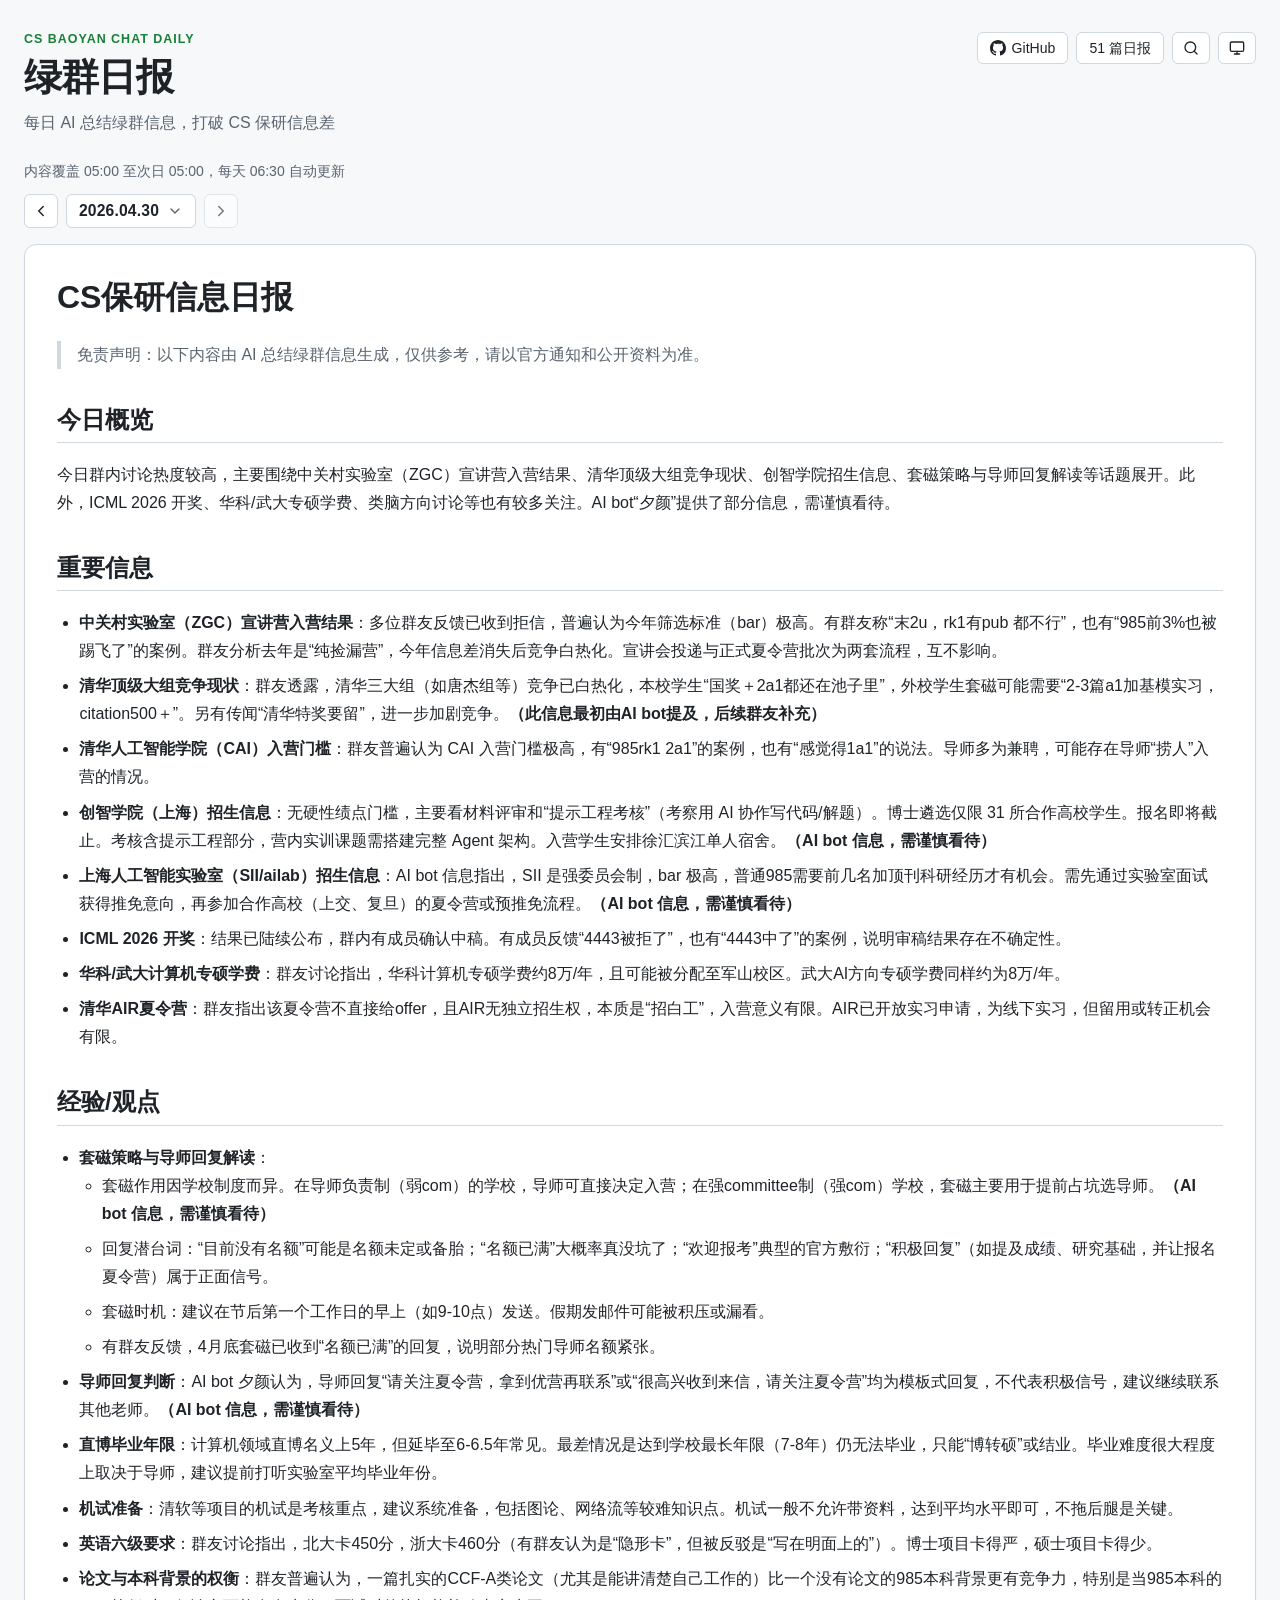
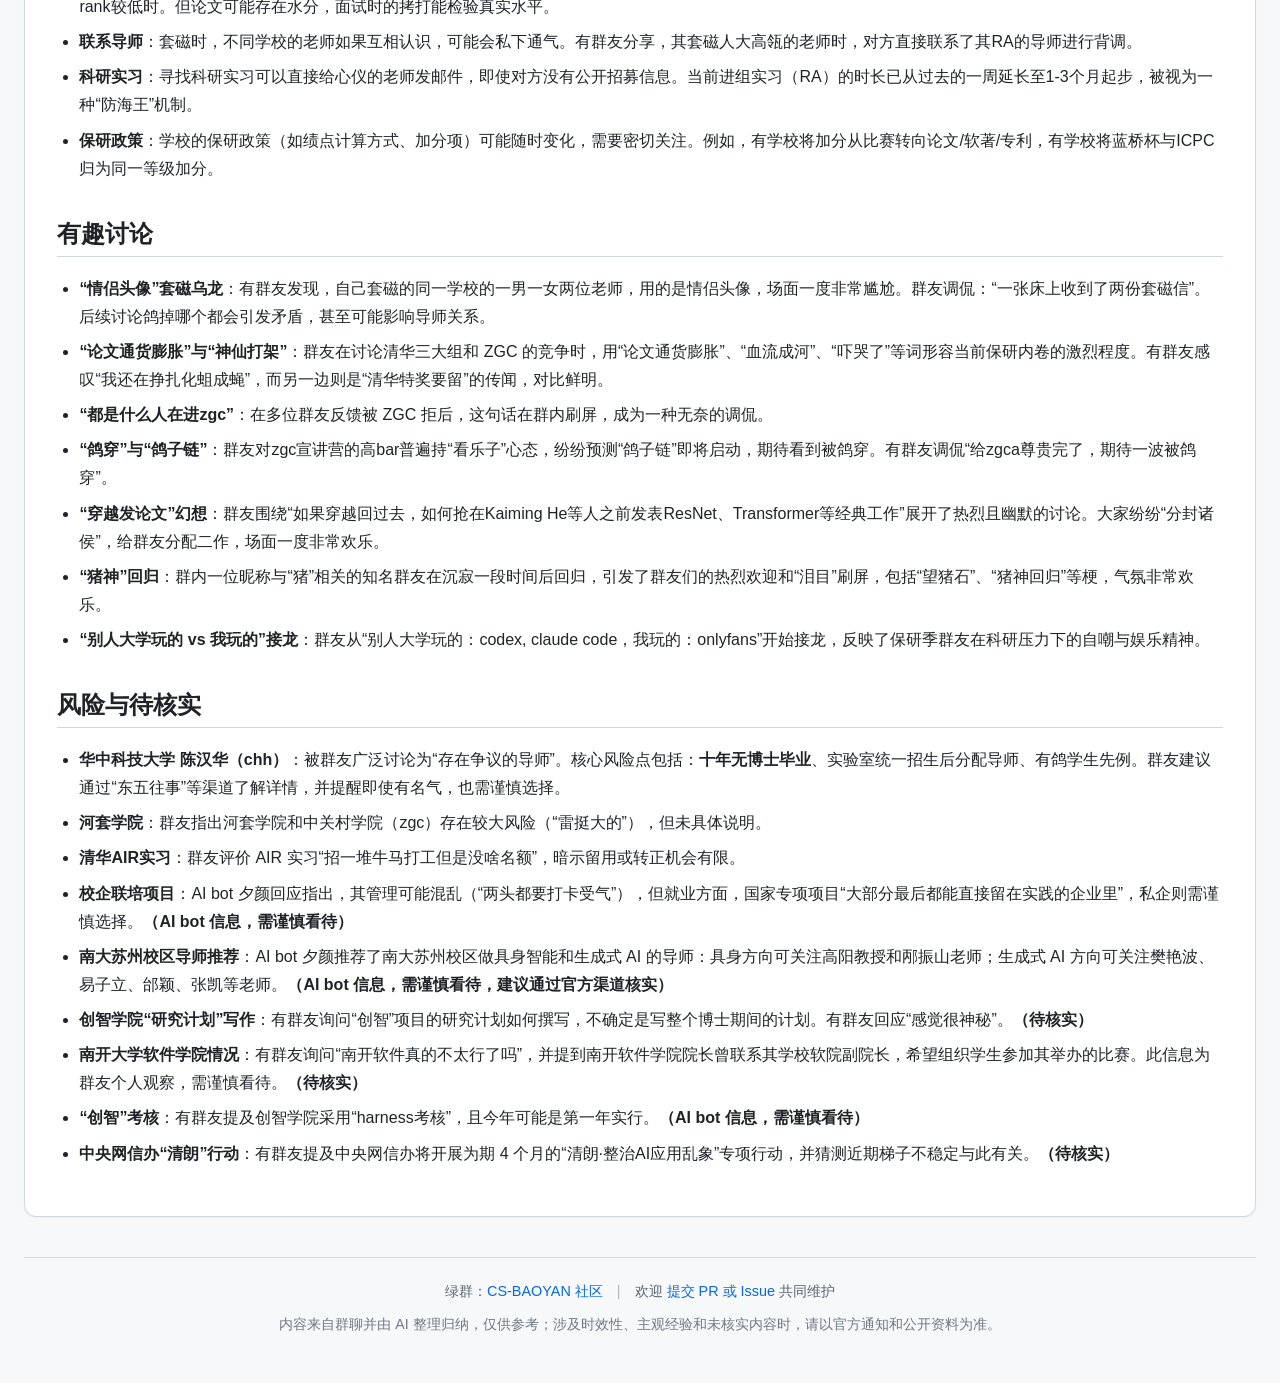
==== commit 7f3d9e1a: "chore: update search modal accessibility and clean up styles" ====
--- a/pages/index.html
+++ b/pages/index.html
@@ -26,7 +26,6 @@
 </head>
 
 <body>
-  <div class="backdrop" aria-hidden="true"></div>
   <div class="site-shell">
     <header class="hero">
       <div class="hero-copy">
@@ -38,7 +37,7 @@
       </div>
       <div class="hero-status">
         <a href="https://github.com/jielosc/csbaoyan-chat-daily" target="_blank" rel="noopener noreferrer"
-          class="status-chip github-link" aria-label="GitHub Repository">
+          class="status-chip" aria-label="GitHub Repository">
           <svg aria-hidden="true" height="16" viewBox="0 0 16 16" version="1.1" width="16" fill="currentColor">
             <path
               d="M8 0c4.42 0 8 3.58 8 8a8.013 8.013 0 0 1-5.45 7.59c-.4.08-.55-.17-.55-.38 0-.27.01-1.13.01-2.2 0-.75-.25-1.23-.54-1.48 1.78-.2 3.65-.88 3.65-3.95 0-.88-.31-1.59-.82-2.15.08-.2.36-1.02-.08-2.12 0 0-.67-.22-2.2.82-.64-.18-1.32-.27-2-.27-.68 0-1.36.09-2 .27-1.53-1.03-2.2-.82-2.2-.82-.44 1.1-.16 1.92-.08 2.12-.51.56-.82 1.28-.82 2.15 0 3.06 1.86 3.75 3.64 3.95-.23.2-.44.55-.51 1.07-.46.21-1.61.55-2.33-.66-.15-.24-.6-.83-1.23-.82-.67.01-.27.38.01.53.34.19.73.9.82 1.13.16.45.68 1.31 2.69.94 0 .67.01 1.3.01 1.49 0 .21-.15.45-.55.38A7.995 7.995 0 0 1 0 8c0-4.42 3.58-8 8-8Z">
@@ -47,10 +46,10 @@
           GitHub
         </a>
         <span class="status-chip" id="report-count">0 篇日报</span>
-        <button class="status-chip icon-btn" id="search-btn" aria-label="搜索日报" title="搜索">
+        <button class="status-chip" id="search-btn" aria-label="搜索日报" title="搜索">
           <svg aria-hidden="true" width="16" height="16" viewBox="0 0 24 24" fill="none" stroke="currentColor" stroke-width="2" stroke-linecap="round" stroke-linejoin="round"><circle cx="11" cy="11" r="8"></circle><line x1="21" y1="21" x2="16.65" y2="16.65"></line></svg>
         </button>
-        <button class="status-chip icon-btn" id="theme-toggle" aria-label="切换阅读模式" title="切换模式">
+        <button class="status-chip" id="theme-toggle" aria-label="切换阅读模式" title="切换模式">
           <svg class="icon-sun" aria-hidden="true" width="16" height="16" viewBox="0 0 24 24" fill="none" stroke="currentColor" stroke-width="2" stroke-linecap="round" stroke-linejoin="round"><circle cx="12" cy="12" r="5"></circle><line x1="12" y1="1" x2="12" y2="3"></line><line x1="12" y1="21" x2="12" y2="23"></line><line x1="4.22" y1="4.22" x2="5.64" y2="5.64"></line><line x1="18.36" y1="18.36" x2="19.78" y2="19.78"></line><line x1="1" y1="12" x2="3" y2="12"></line><line x1="21" y1="12" x2="23" y2="12"></line><line x1="4.22" y1="19.78" x2="5.64" y2="18.36"></line><line x1="18.36" y1="5.64" x2="19.78" y2="4.22"></line></svg>
           <svg class="icon-moon" aria-hidden="true" width="16" height="16" viewBox="0 0 24 24" fill="none" stroke="currentColor" stroke-width="2" stroke-linecap="round" stroke-linejoin="round"><path d="M21 12.79A9 9 0 1 1 11.21 3 7 7 0 0 0 21 12.79z"></path></svg>
           <svg class="icon-system" aria-hidden="true" width="16" height="16" viewBox="0 0 24 24" fill="none" stroke="currentColor" stroke-width="2" stroke-linecap="round" stroke-linejoin="round"><rect x="2" y="3" width="20" height="14" rx="2" ry="2"></rect><line x1="8" y1="21" x2="16" y2="21"></line><line x1="12" y1="17" x2="12" y2="21"></line></svg>
@@ -58,8 +57,8 @@
       </div>
     </header>
 
-    <div class="layout">
-      <main class="reader-panel">
+    <div>
+      <main>
         <section class="reader-intro">
           <p class="reader-label" id="active-date-label">内容覆盖 05:00 至次日 05:00，每天 06:30 自动更新</p>
           <section class="date-switcher" id="date-switcher" aria-label="日期切换">
@@ -128,7 +127,7 @@
       <div class="search-header">
         <svg class="search-icon" aria-hidden="true" width="20" height="20" viewBox="0 0 24 24" fill="none" stroke="currentColor" stroke-width="2" stroke-linecap="round" stroke-linejoin="round"><circle cx="11" cy="11" r="8"></circle><line x1="21" y1="21" x2="16.65" y2="16.65"></line></svg>
         <input type="text" id="search-input" class="search-input" placeholder="搜索所有日报内容..." autocomplete="off">
-        <button class="icon-btn close-search-btn" id="close-search-btn" aria-label="关闭搜索">
+        <button class="close-search-btn" id="close-search-btn" aria-label="关闭搜索">
           <svg aria-hidden="true" width="20" height="20" viewBox="0 0 24 24" fill="none" stroke="currentColor" stroke-width="2" stroke-linecap="round" stroke-linejoin="round"><line x1="18" y1="6" x2="6" y2="18"></line><line x1="6" y1="6" x2="18" y2="18"></line></svg>
         </button>
       </div>
--- a/pages/styles.css
+++ b/pages/styles.css
@@ -1,7 +1,6 @@
 :root {
   color-scheme: light dark;
   --bg: #f6f8fa;
-  --bg-deep: #f6f8fa;
   --paper: #ffffff;
   --paper-strong: #ffffff;
   --paper-muted: #f6f8fa;
@@ -49,25 +48,6 @@
   box-shadow: var(--focus-ring);
 }
 
-body::before {
-  content: "";
-  position: fixed;
-  inset: 0;
-  pointer-events: none;
-  background: transparent;
-  opacity: 0;
-  transform: translateZ(0); /* 强制 GPU 硬件加速 */
-}
-
-.backdrop {
-  position: fixed;
-  inset: 0;
-  pointer-events: none;
-  background: none;
-  opacity: 0;
-  transform: translateZ(0); /* 强制 GPU 硬件加速 */
-}
-
 .site-shell {
   position: relative;
   max-width: 1280px;
@@ -88,7 +68,6 @@
 }
 
 .eyebrow,
-.panel-kicker,
 .reader-label {
   margin: 0 0 10px;
   color: var(--accent);
@@ -98,8 +77,7 @@
   text-transform: uppercase;
 }
 
-.hero h1,
-.panel-heading h2 {
+.hero h1 {
   margin: 0;
   line-height: 1.1;
   font-family: -apple-system, BlinkMacSystemFont, "Segoe UI", Roboto, "Helvetica Neue", Arial, "Noto Sans SC", "PingFang SC", "Hiragino Sans GB", "Microsoft YaHei", sans-serif;
@@ -197,16 +175,6 @@
 
 button.status-chip svg {
   display: block;
-}
-
-.layout {
-  display: grid;
-  grid-template-columns: minmax(0, 1fr);
-}
-
-.reader-panel {
-  background: transparent;
-  padding: 0;
 }
 
 .reader-intro {
@@ -638,7 +606,6 @@
 [data-theme="dark"] {
   color-scheme: dark;
   --bg: #0d1117;
-  --bg-deep: #0d1117;
   --paper: #161b22;
   --paper-strong: #161b22;
   --paper-muted: #0d1117;
@@ -653,15 +620,6 @@
   --shadow: 0 8px 24px rgba(1, 4, 9, 0.35);
   --shadow-soft: 0 0 0 1px rgba(48, 54, 61, 0.4);
   --focus-ring: 0 0 0 3px rgba(47, 129, 247, 0.35);
-}
-
-[data-theme="dark"] body::before {
-  opacity: 0;
-}
-
-[data-theme="dark"] .backdrop {
-  background: none;
-  opacity: 0;
 }
 
 [data-theme="dark"] body {
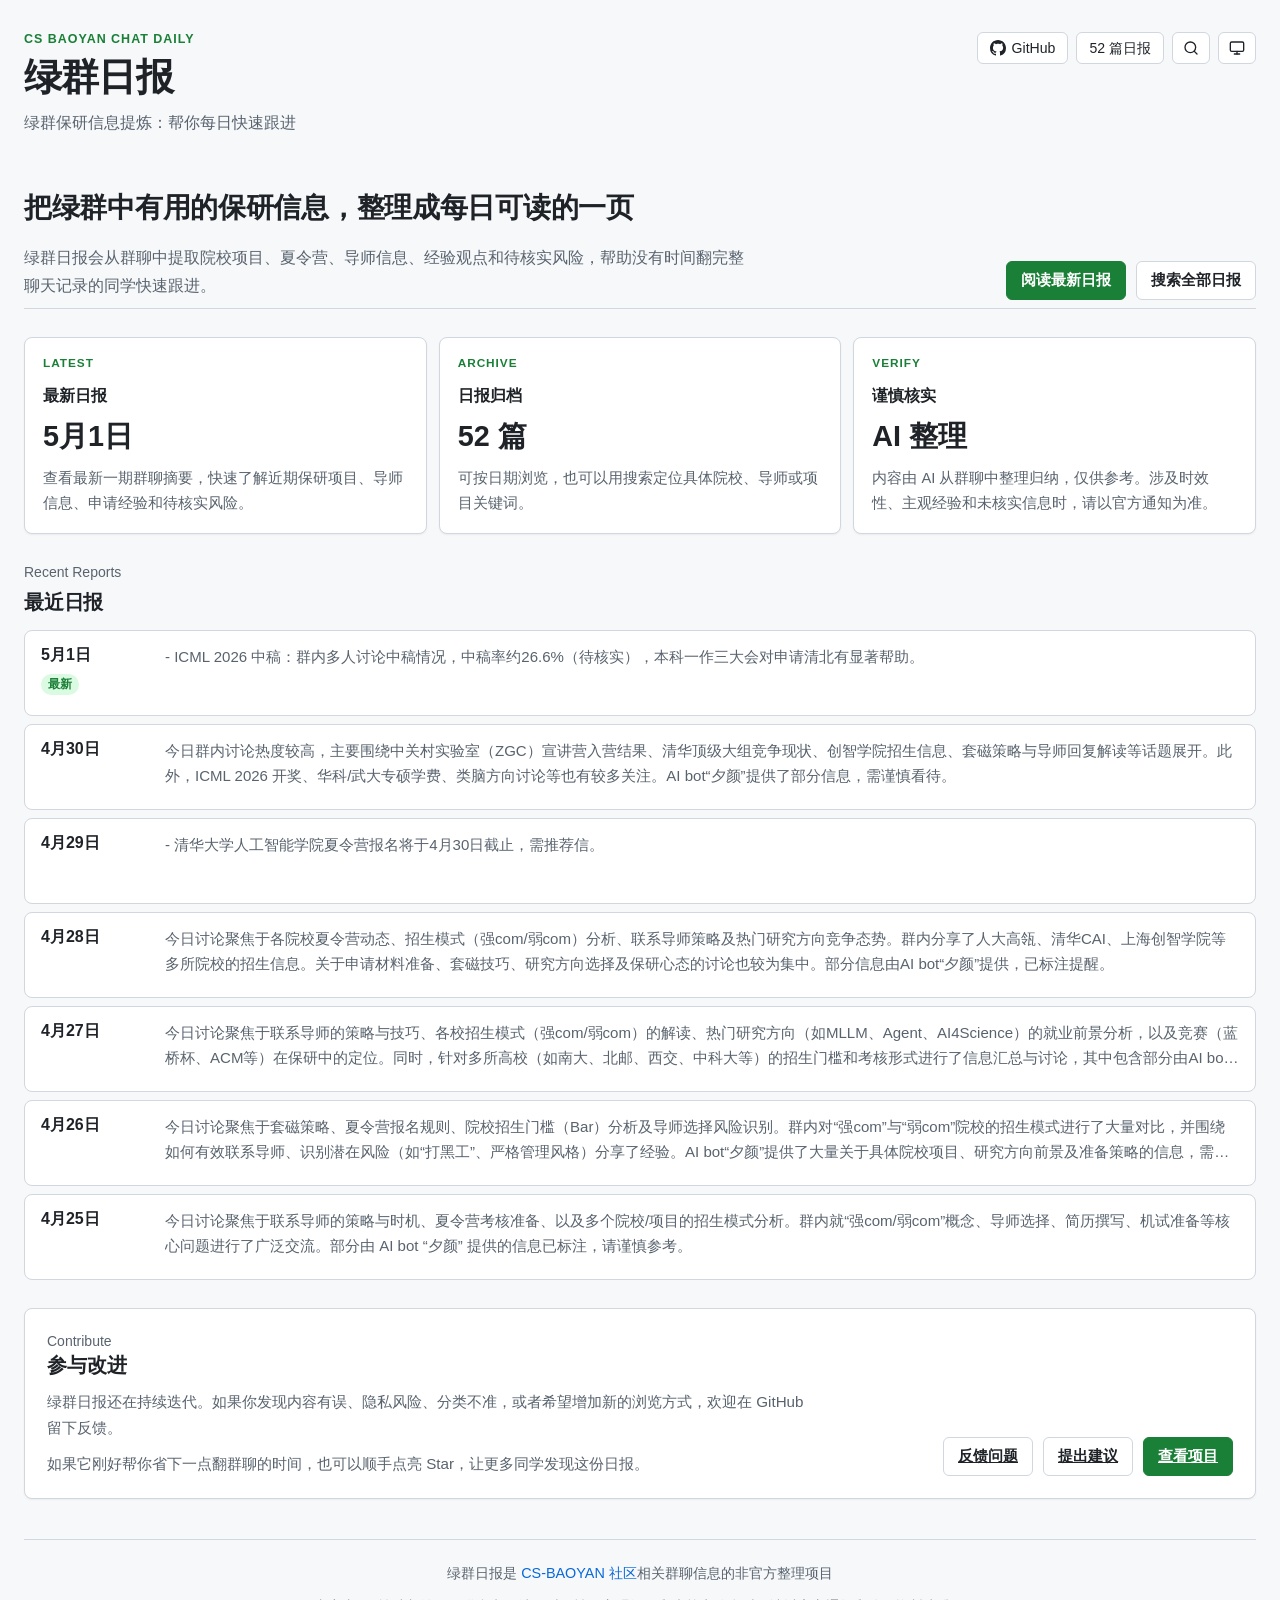
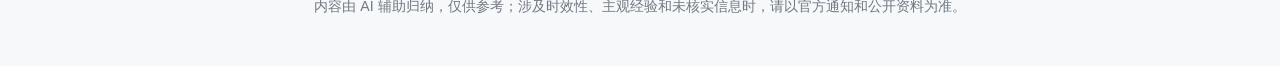
==== commit 1e791c92: "feat: implement homepage view with recent reports and contribution section" ====
--- a/pages/index.html
+++ b/pages/index.html
@@ -28,13 +28,13 @@
 <body>
   <div class="site-shell">
     <header class="hero">
-      <div class="hero-copy">
+      <a class="hero-copy hero-home-link" id="home-link" href="./" aria-label="回到主页">
         <p class="eyebrow">CS Baoyan Chat Daily</p>
         <h1>绿群日报</h1>
         <p class="hero-summary">
-          每日 AI 总结绿群信息，打破 CS 保研信息差
+          绿群保研信息提炼：帮你每日快速跟进
         </p>
-      </div>
+      </a>
       <div class="hero-status">
         <a href="https://github.com/jielosc/csbaoyan-chat-daily" target="_blank" rel="noopener noreferrer"
           class="status-chip" aria-label="GitHub Repository">
@@ -59,6 +59,73 @@
 
     <div>
       <main>
+        <section class="home-view" id="home-view" hidden>
+          <div class="home-hero">
+            <div class="home-copy">
+              <h2>把绿群中有用的保研信息，整理成每日可读的一页</h2>
+              <p>
+                绿群日报会从群聊中提取院校项目、夏令营、导师信息、经验观点和待核实风险，帮助没有时间翻完整聊天记录的同学快速跟进。
+              </p>
+            </div>
+            <div class="home-actions" aria-label="快捷入口">
+              <button class="primary-action" id="read-latest-btn" type="button">阅读最新日报</button>
+              <button class="secondary-action" id="home-search-btn" type="button">搜索全部日报</button>
+            </div>
+          </div>
+
+          <section class="home-grid" aria-label="站点概览">
+            <article class="home-panel latest-panel">
+              <p class="home-panel-kicker">Latest</p>
+              <h3>最新日报</h3>
+              <p class="home-panel-value" id="latest-report-date">正在加载...</p>
+              <p class="home-panel-note">查看最新一期群聊摘要，快速了解近期保研项目、导师信息、申请经验和待核实风险。</p>
+            </article>
+            <article class="home-panel">
+              <p class="home-panel-kicker">Archive</p>
+              <h3>日报归档</h3>
+              <p class="home-panel-value" id="home-report-count">0 篇</p>
+              <p class="home-panel-note">可按日期浏览，也可以用搜索定位具体院校、导师或项目关键词。</p>
+            </article>
+            <article class="home-panel">
+              <p class="home-panel-kicker">Verify</p>
+              <h3>谨慎核实</h3>
+              <p class="home-panel-value">AI 整理</p>
+              <p class="home-panel-note">
+                内容由 AI 从群聊中整理归纳，仅供参考。涉及时效性、主观经验和未核实信息时，请以官方通知为准。
+              </p>
+            </article>
+          </section>
+
+          <section class="recent-reports" aria-labelledby="recent-reports-title">
+            <div class="section-head">
+              <p class="reader-label">Recent Reports</p>
+              <h2 id="recent-reports-title">最近日报</h2>
+            </div>
+            <div class="recent-reports-list" id="recent-reports-list">
+              <div class="date-switcher-empty">正在加载最近日报...</div>
+            </div>
+          </section>
+
+          <section class="contribute-section" aria-labelledby="contribute-title">
+            <div class="contribute-copy">
+              <p class="reader-label">Contribute</p>
+              <h2 id="contribute-title">参与改进</h2>
+              <p>
+                绿群日报还在持续迭代。如果你发现内容有误、隐私风险、分类不准，或者希望增加新的浏览方式，欢迎在 GitHub 留下反馈。
+              </p>
+              <p>
+                如果它刚好帮你省下一点翻群聊的时间，也可以顺手点亮 Star，让更多同学发现这份日报。
+              </p>
+            </div>
+            <div class="contribute-actions" aria-label="反馈与项目链接">
+              <a class="secondary-action" href="https://github.com/jielosc/csbaoyan-chat-daily/issues/new?title=%E5%86%85%E5%AE%B9%E9%97%AE%E9%A2%98%EF%BC%9A" target="_blank" rel="noopener noreferrer">反馈问题</a>
+              <a class="secondary-action" href="https://github.com/jielosc/csbaoyan-chat-daily/issues/new?title=%E6%94%B9%E8%BF%9B%E5%BB%BA%E8%AE%AE%EF%BC%9A" target="_blank" rel="noopener noreferrer">提出建议</a>
+              <a class="primary-action" href="https://github.com/jielosc/csbaoyan-chat-daily" target="_blank" rel="noopener noreferrer">查看项目</a>
+            </div>
+          </section>
+        </section>
+
+        <section class="reader-view" id="reader-view" hidden>
         <section class="reader-intro">
           <p class="reader-label" id="active-date-label">内容覆盖 05:00 至次日 05:00，每天 06:30 自动更新</p>
           <section class="date-switcher" id="date-switcher" aria-label="日期切换">
@@ -104,19 +171,17 @@
           </div>
           <article class="report-content" id="report-content"></article>
         </section>
+        </section>
       </main>
     </div>
 
     <footer class="site-footer">
       <div class="footer-links">
-        <span>绿群：<a href="https://github.com/CS-BAOYAN" target="_blank" rel="noopener noreferrer">CS-BAOYAN
-            社区</a></span>
-        <span class="divider" aria-hidden="true">|</span>
-        <span>欢迎 <a href="https://github.com/jielosc/csbaoyan-chat-daily" target="_blank" rel="noopener noreferrer">提交
-            PR 或 Issue</a> 共同维护</span>
+        <span>绿群日报是 <a href="https://github.com/CS-BAOYAN" target="_blank" rel="noopener noreferrer">CS-BAOYAN
+            社区</a>相关群聊信息的非官方整理项目</span>
       </div>
       <p class="disclaimer-note">
-        内容来自群聊并由 AI 整理归纳，仅供参考；涉及时效性、主观经验和未核实内容时，请以官方通知和公开资料为准。
+        内容由 AI 辅助归纳，仅供参考；涉及时效性、主观经验和未核实信息时，请以官方通知和公开资料为准。
       </p>
     </footer>
   </div>
--- a/pages/styles.css
+++ b/pages/styles.css
@@ -67,6 +67,21 @@
   max-width: 780px;
 }
 
+.hero-home-link {
+  color: inherit;
+  text-decoration: none;
+  border-radius: var(--radius-md);
+  transition: color 0.12s ease;
+}
+
+.hero-home-link:hover {
+  color: var(--link);
+}
+
+.hero-home-link:hover .hero-summary {
+  color: var(--muted);
+}
+
 .eyebrow,
 .reader-label {
   margin: 0 0 10px;
@@ -181,6 +196,251 @@
   display: grid;
   gap: 12px;
   margin-bottom: 16px;
+}
+
+.home-view {
+  display: grid;
+  gap: 28px;
+}
+
+.home-view[hidden],
+.reader-view[hidden] {
+  display: none;
+}
+
+.home-hero {
+  display: grid;
+  grid-template-columns: minmax(0, 1fr) auto;
+  gap: 24px;
+  align-items: end;
+  padding: 28px 0 8px;
+  border-bottom: 1px solid var(--line);
+}
+
+.home-copy {
+  max-width: 780px;
+}
+
+.home-copy h2,
+.section-head h2 {
+  margin: 0;
+  color: var(--ink);
+  letter-spacing: -0.01em;
+}
+
+.home-copy h2 {
+  max-width: 820px;
+  font-size: clamp(1.35rem, 2.2vw, 1.85rem);
+  line-height: 1.35;
+  font-weight: 650;
+}
+
+.home-copy p:not(.reader-label) {
+  max-width: 720px;
+  margin: 16px 0 0;
+  color: var(--muted);
+  font-size: 1.02rem;
+  line-height: 1.75;
+}
+
+.home-actions {
+  display: flex;
+  flex-wrap: wrap;
+  justify-content: flex-end;
+  gap: 10px;
+}
+
+.primary-action,
+.secondary-action {
+  display: inline-flex;
+  align-items: center;
+  justify-content: center;
+  min-height: 38px;
+  border-radius: var(--radius-md);
+  padding: 8px 14px;
+  font-size: 0.95rem;
+  font-weight: 600;
+  cursor: pointer;
+  transition: background-color 0.12s ease, border-color 0.12s ease, color 0.12s ease;
+}
+
+.primary-action {
+  border: 1px solid var(--accent);
+  background: var(--accent);
+  color: #ffffff;
+}
+
+.primary-action:hover {
+  border-color: #116329;
+  background: #116329;
+}
+
+.secondary-action {
+  border: 1px solid var(--line);
+  background: var(--paper);
+  color: var(--ink);
+}
+
+.secondary-action:hover {
+  border-color: var(--line-strong);
+  background: var(--paper-muted);
+}
+
+.home-grid {
+  display: grid;
+  grid-template-columns: repeat(3, minmax(0, 1fr));
+  gap: 12px;
+}
+
+.home-panel {
+  min-height: 178px;
+  padding: 18px;
+  border: 1px solid var(--line);
+  border-radius: var(--radius-lg);
+  background: var(--paper-strong);
+  box-shadow: var(--shadow-soft);
+}
+
+.home-panel-kicker {
+  margin: 0 0 16px;
+  color: var(--accent);
+  font-size: 0.74rem;
+  font-weight: 700;
+  letter-spacing: 0.08em;
+  text-transform: uppercase;
+}
+
+.home-panel h3 {
+  margin: 0;
+  font-size: 1rem;
+  font-weight: 650;
+}
+
+.home-panel-value {
+  margin: 14px 0 0;
+  font-size: 1.8rem;
+  line-height: 1.1;
+  font-weight: 650;
+  color: var(--ink);
+}
+
+.home-panel-note {
+  margin: 14px 0 0;
+  color: var(--muted);
+  font-size: 0.92rem;
+  line-height: 1.65;
+}
+
+.recent-reports {
+  display: grid;
+  gap: 14px;
+}
+
+.section-head {
+  display: grid;
+  gap: 6px;
+}
+
+.section-head h2 {
+  font-size: 1.25rem;
+  font-weight: 650;
+}
+
+.recent-reports-list {
+  display: grid;
+  gap: 8px;
+}
+
+.recent-report-item {
+  display: grid;
+  grid-template-columns: 108px minmax(0, 1fr);
+  gap: 16px;
+  align-items: start;
+  min-height: 86px;
+  padding: 14px 16px;
+  border: 1px solid var(--line);
+  border-radius: var(--radius-lg);
+  background: var(--paper);
+  color: var(--ink);
+  text-decoration: none;
+  transition: background-color 0.12s ease, border-color 0.12s ease, transform 0.12s ease;
+}
+
+.recent-report-item:hover,
+.recent-report-item:focus-visible {
+  border-color: var(--line-strong);
+  background: var(--paper-muted);
+  color: var(--ink);
+  transform: translateY(-1px);
+}
+
+.recent-report-date {
+  font-size: 1rem;
+  font-weight: 650;
+  white-space: nowrap;
+}
+
+.recent-report-meta {
+  display: grid;
+  gap: 8px;
+}
+
+.recent-report-label {
+  width: fit-content;
+  padding: 2px 7px;
+  border-radius: 999px;
+  background: var(--accent-soft);
+  color: var(--accent);
+  font-size: 0.75rem;
+  font-weight: 650;
+}
+
+.recent-report-summary {
+  color: var(--muted);
+  font-size: 0.94rem;
+  line-height: 1.65;
+  display: -webkit-box;
+  line-clamp: 2;
+  -webkit-line-clamp: 2;
+  -webkit-box-orient: vertical;
+  overflow: hidden;
+}
+
+.contribute-section {
+  display: grid;
+  grid-template-columns: minmax(0, 1fr) auto;
+  gap: 24px;
+  align-items: end;
+  padding: 22px;
+  border: 1px solid var(--line);
+  border-radius: var(--radius-lg);
+  background: var(--paper-strong);
+  box-shadow: var(--shadow-soft);
+}
+
+.contribute-copy {
+  max-width: 760px;
+}
+
+.contribute-copy h2 {
+  margin: 0;
+  color: var(--ink);
+  font-size: 1.25rem;
+  font-weight: 650;
+}
+
+.contribute-copy p:not(.reader-label) {
+  margin: 10px 0 0;
+  color: var(--muted);
+  font-size: 0.95rem;
+  line-height: 1.7;
+}
+
+.contribute-actions {
+  display: flex;
+  flex-wrap: wrap;
+  justify-content: flex-end;
+  gap: 10px;
 }
 
 .reader-label {
@@ -571,6 +831,28 @@
     justify-content: flex-start;
   }
 
+  .home-hero {
+    grid-template-columns: minmax(0, 1fr);
+    align-items: start;
+  }
+
+  .home-actions {
+    justify-content: flex-start;
+  }
+
+  .contribute-section {
+    grid-template-columns: minmax(0, 1fr);
+    align-items: start;
+  }
+
+  .contribute-actions {
+    justify-content: flex-start;
+  }
+
+  .home-grid {
+    grid-template-columns: minmax(0, 1fr);
+  }
+
   .date-current-btn {
     flex: 1 1 auto;
     min-width: 0;
@@ -589,6 +871,21 @@
 @media (max-width: 640px) {
   .hero h1 {
     font-size: 2.4rem;
+  }
+
+  .home-copy h2 {
+    font-size: 1.45rem;
+  }
+
+  .primary-action,
+  .secondary-action {
+    width: 100%;
+    justify-content: center;
+  }
+
+  .recent-report-item {
+    grid-template-columns: minmax(0, 1fr);
+    gap: 10px;
   }
 
   .report-content h1 {
@@ -669,6 +966,31 @@
   border-color: rgba(63, 185, 80, 0.24);
 }
 
+[data-theme="dark"] .primary-action {
+  border-color: var(--accent);
+  background: var(--accent);
+  color: #0d1117;
+}
+
+[data-theme="dark"] .primary-action:hover {
+  border-color: #56d364;
+  background: #56d364;
+}
+
+[data-theme="dark"] .secondary-action,
+[data-theme="dark"] .home-panel,
+[data-theme="dark"] .recent-report-item {
+  border-color: var(--line);
+  background: var(--paper);
+}
+
+[data-theme="dark"] .secondary-action:hover,
+[data-theme="dark"] .recent-report-item:hover,
+[data-theme="dark"] .recent-report-item:focus-visible {
+  border-color: var(--line-strong);
+  background: #1f2630;
+}
+
 [data-theme="dark"] .date-switcher-list {
   scrollbar-color: var(--line-strong) transparent;
 }
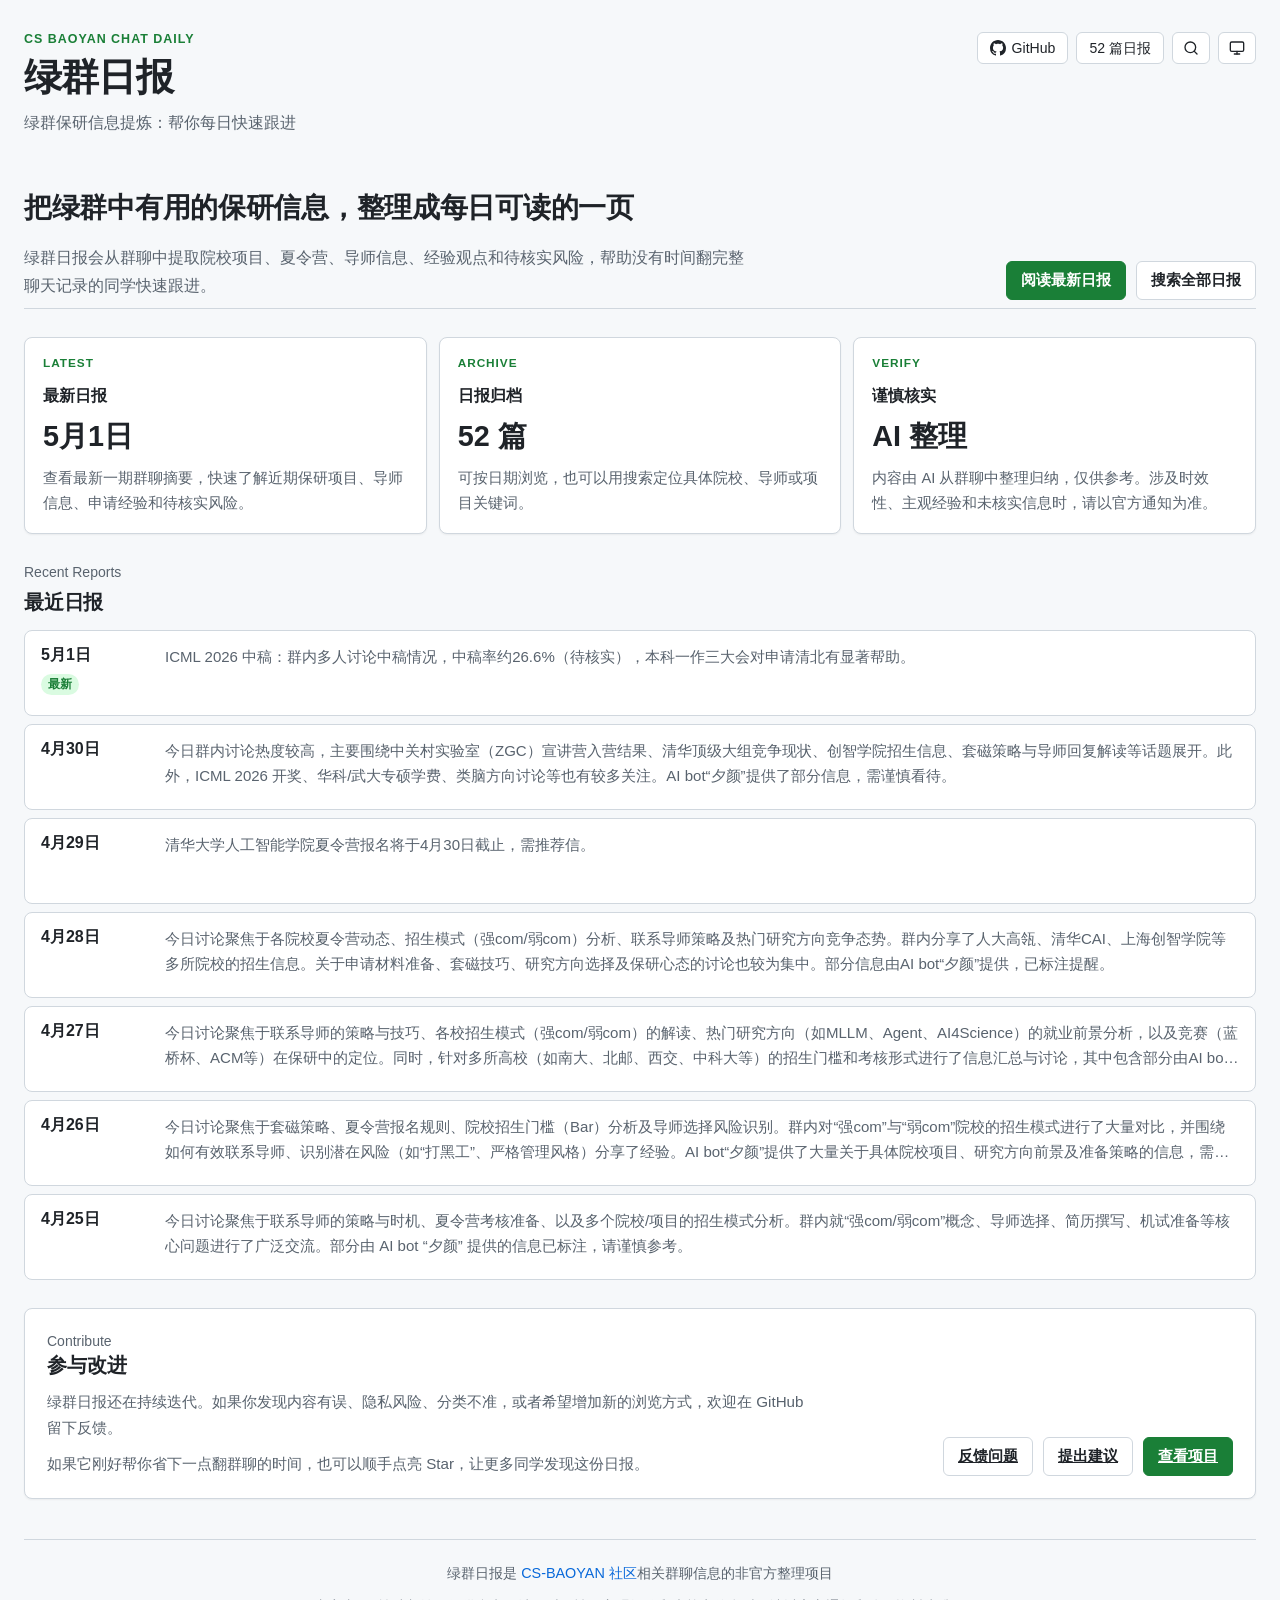
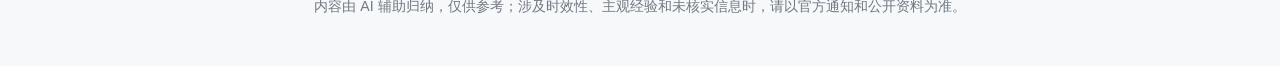
==== commit 884ff105: "feat: improve overview extraction and enhance error handling in manifest loading" ====
--- a/pages/index.html
+++ b/pages/index.html
@@ -67,7 +67,7 @@
                 绿群日报会从群聊中提取院校项目、夏令营、导师信息、经验观点和待核实风险，帮助没有时间翻完整聊天记录的同学快速跟进。
               </p>
             </div>
-            <div class="home-actions" aria-label="快捷入口">
+            <div class="home-actions" role="group" aria-label="快捷入口">
               <button class="primary-action" id="read-latest-btn" type="button">阅读最新日报</button>
               <button class="secondary-action" id="home-search-btn" type="button">搜索全部日报</button>
             </div>
@@ -117,11 +117,11 @@
                 如果它刚好帮你省下一点翻群聊的时间，也可以顺手点亮 Star，让更多同学发现这份日报。
               </p>
             </div>
-            <div class="contribute-actions" aria-label="反馈与项目链接">
+            <nav class="contribute-actions" aria-label="反馈与项目链接">
               <a class="secondary-action" href="https://github.com/jielosc/csbaoyan-chat-daily/issues/new?title=%E5%86%85%E5%AE%B9%E9%97%AE%E9%A2%98%EF%BC%9A" target="_blank" rel="noopener noreferrer">反馈问题</a>
               <a class="secondary-action" href="https://github.com/jielosc/csbaoyan-chat-daily/issues/new?title=%E6%94%B9%E8%BF%9B%E5%BB%BA%E8%AE%AE%EF%BC%9A" target="_blank" rel="noopener noreferrer">提出建议</a>
               <a class="primary-action" href="https://github.com/jielosc/csbaoyan-chat-daily" target="_blank" rel="noopener noreferrer">查看项目</a>
-            </div>
+            </nav>
           </section>
         </section>
 
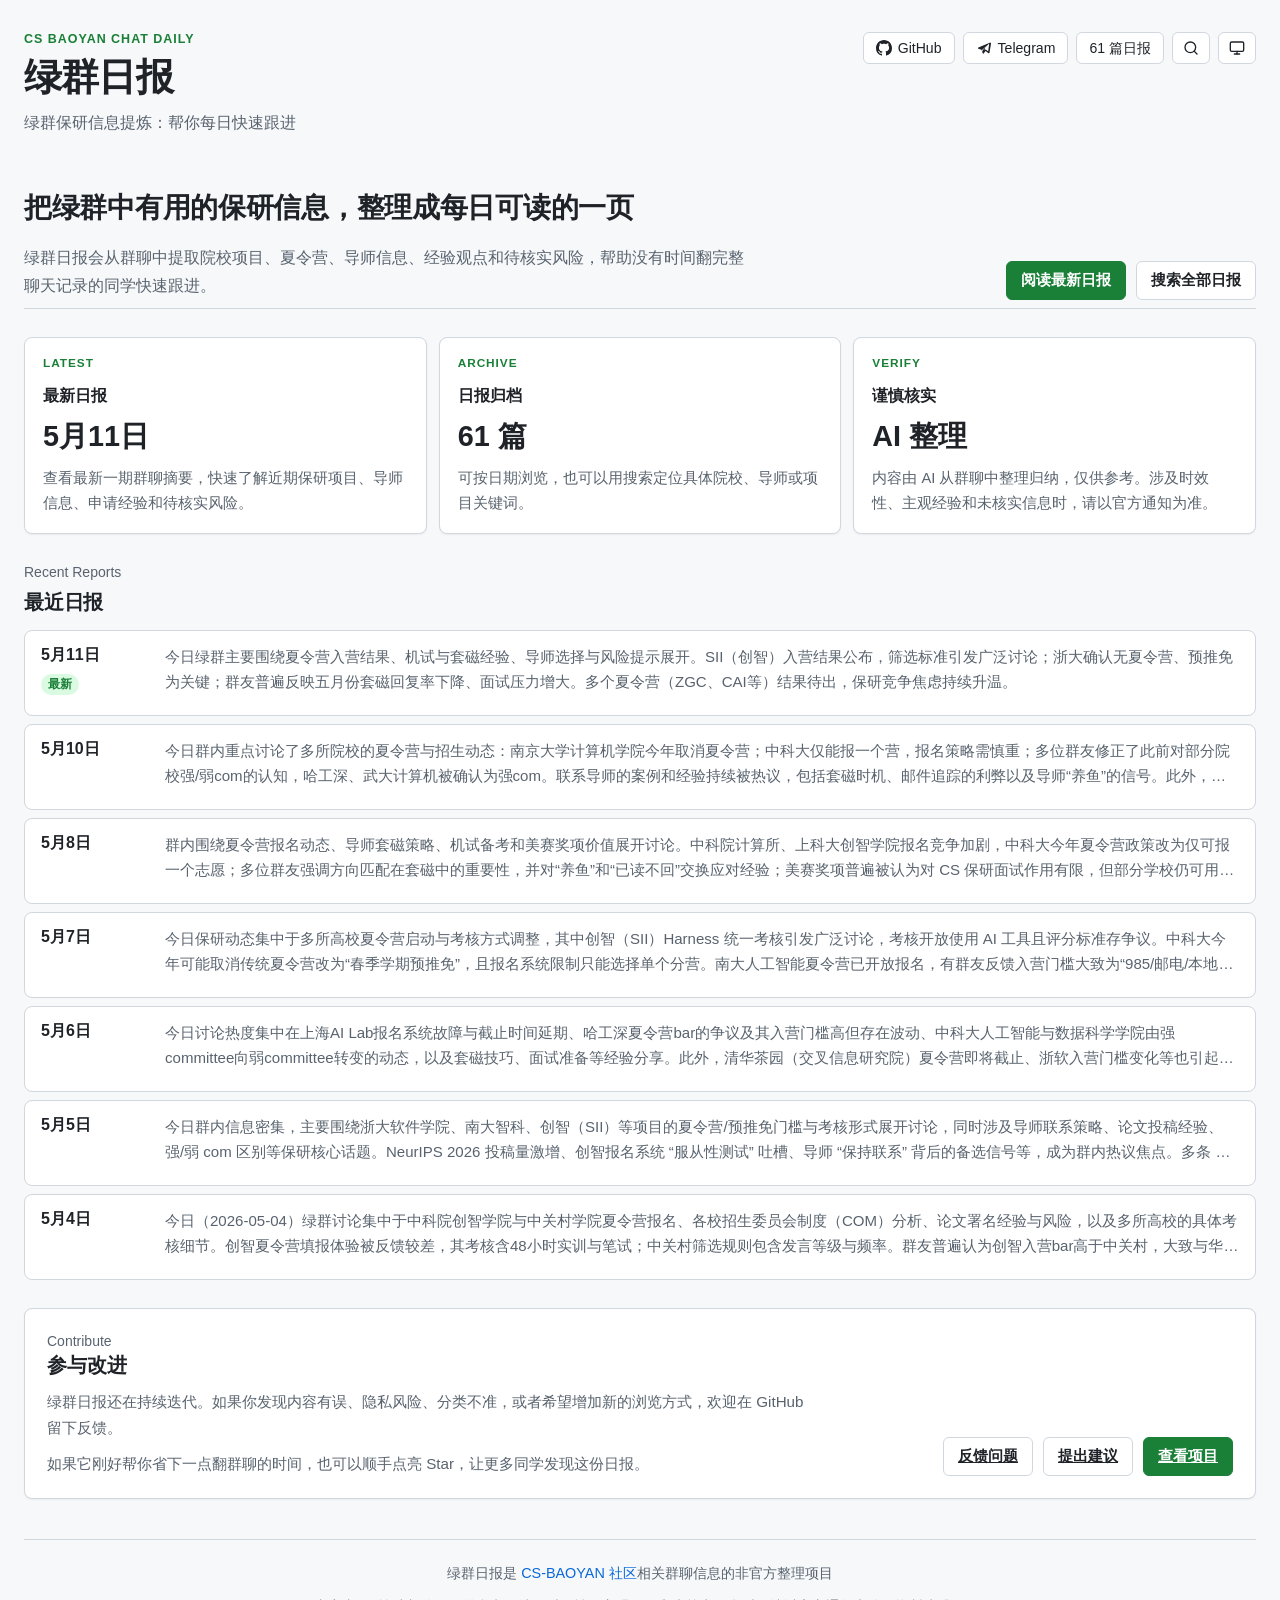
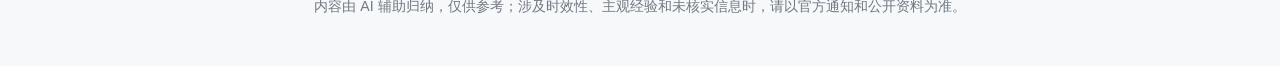
==== commit 1de44bd2: "feat: add Telegram channel link and status chip to homepage" ====
--- a/pages/index.html
+++ b/pages/index.html
@@ -44,6 +44,13 @@
             </path>
           </svg>
           GitHub
+        </a>
+        <a href="https://t.me/csbaoyan" target="_blank" rel="noopener noreferrer"
+          class="status-chip" aria-label="Telegram Channel">
+          <svg aria-hidden="true" width="16" height="16" viewBox="0 0 24 24" fill="currentColor">
+            <path d="M21.57 4.11a1 1 0 0 0-1.05-.14L3.56 11.14a1 1 0 0 0 .09 1.88l4.66 1.68 1.67 5.08a1 1 0 0 0 1.79.24l2.6-3.49 4.29 3.18a1 1 0 0 0 1.57-.61l2.34-13.9a1 1 0 0 0-.4-1.09Zm-10.9 10.35-.73 3.26-.9-2.76 7.84-7.09-6.21 6.59Zm8.47 3.07-4.11-3.04a1 1 0 0 0-1.41.2l-.72.96.97-4.32 5.95-5.97-1.68 12.17Z"></path>
+          </svg>
+          Telegram
         </a>
         <span class="status-chip" id="report-count">0 篇日报</span>
         <button class="status-chip" id="search-btn" aria-label="搜索日报" title="搜索">
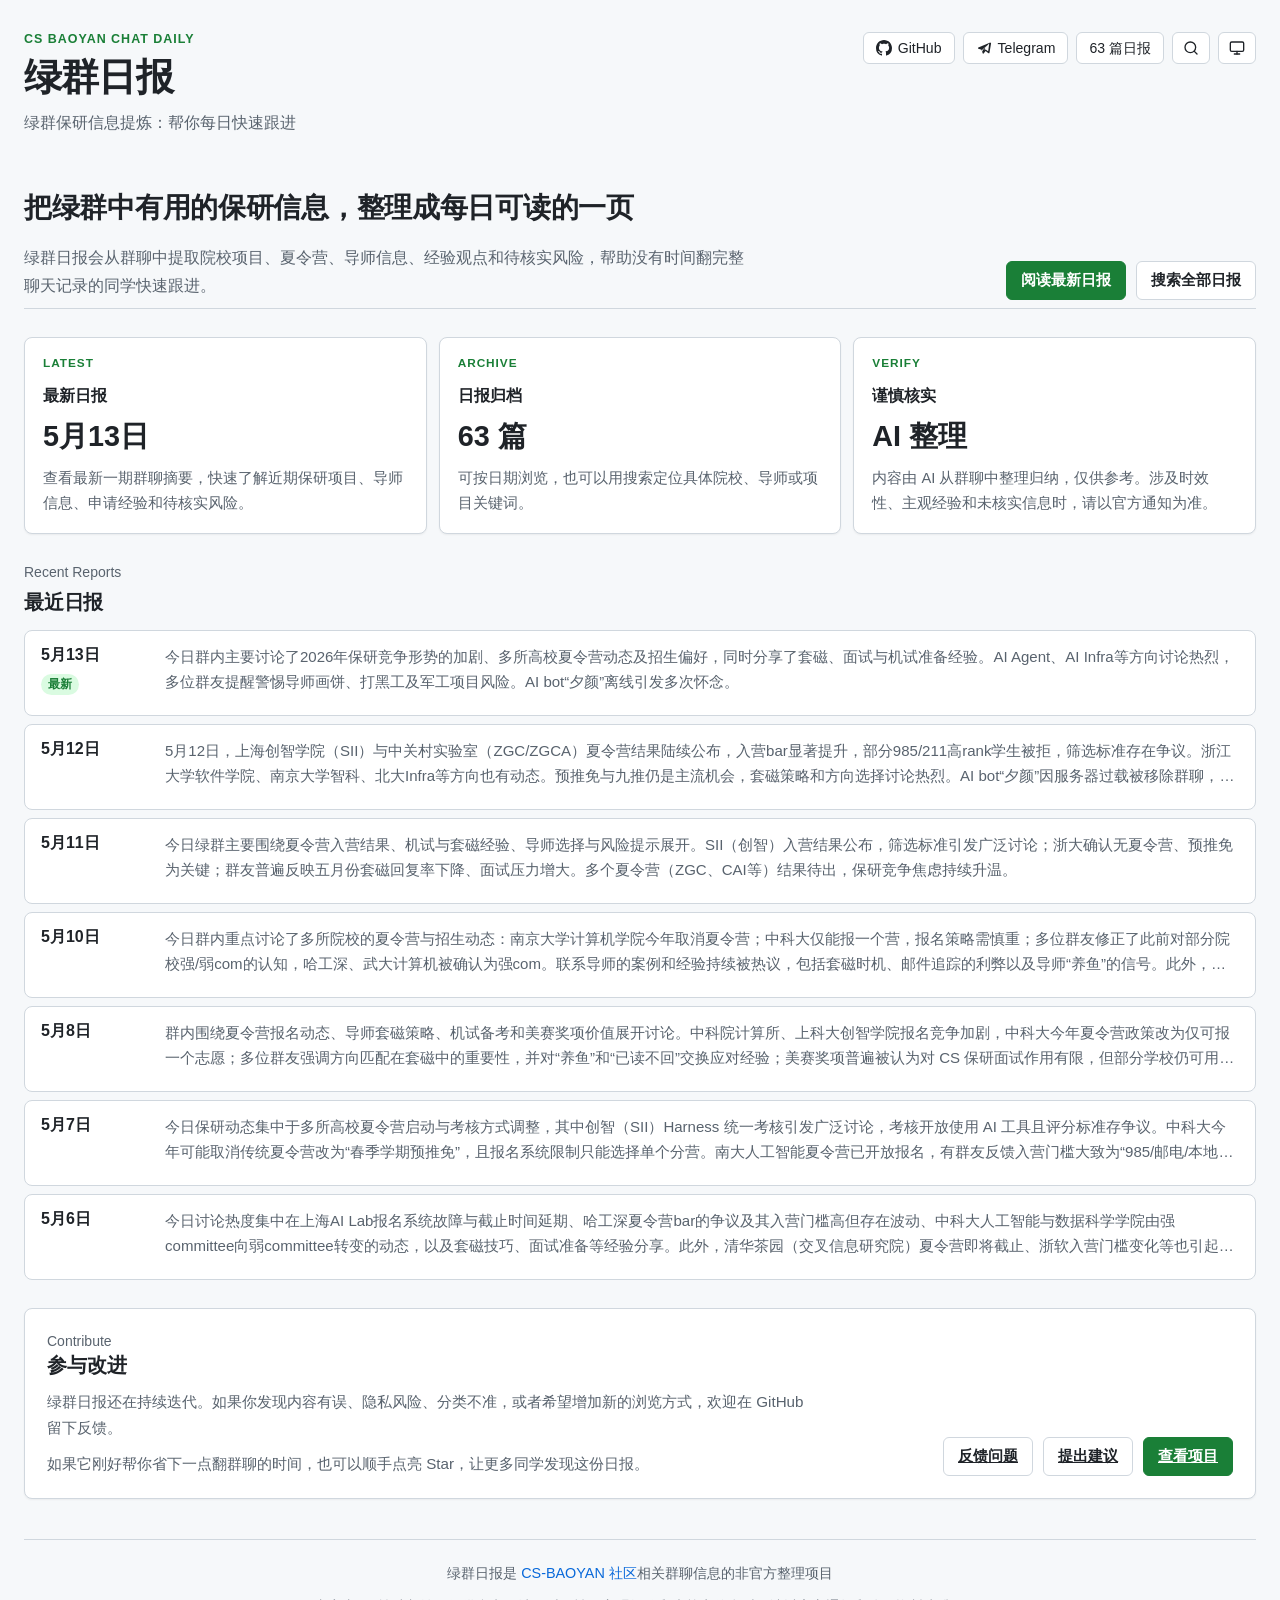
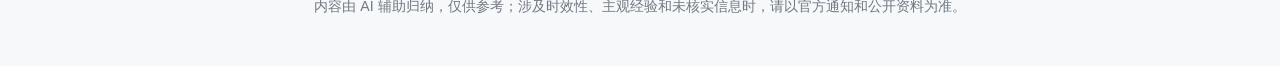
==== commit 802c3e4a: "fix: update report coverage time and remove outdated label" ====
--- a/pages/index.html
+++ b/pages/index.html
@@ -134,7 +134,6 @@
 
         <section class="reader-view" id="reader-view" hidden>
         <section class="reader-intro">
-          <p class="reader-label" id="active-date-label">内容覆盖 05:00 至次日 05:00，每天 06:30 自动更新</p>
           <section class="date-switcher" id="date-switcher" aria-label="日期切换">
             <div class="date-switcher-bar">
               <button class="date-nav-btn" id="prev-date-btn" type="button" aria-label="上一条日报" title="上一条日报">
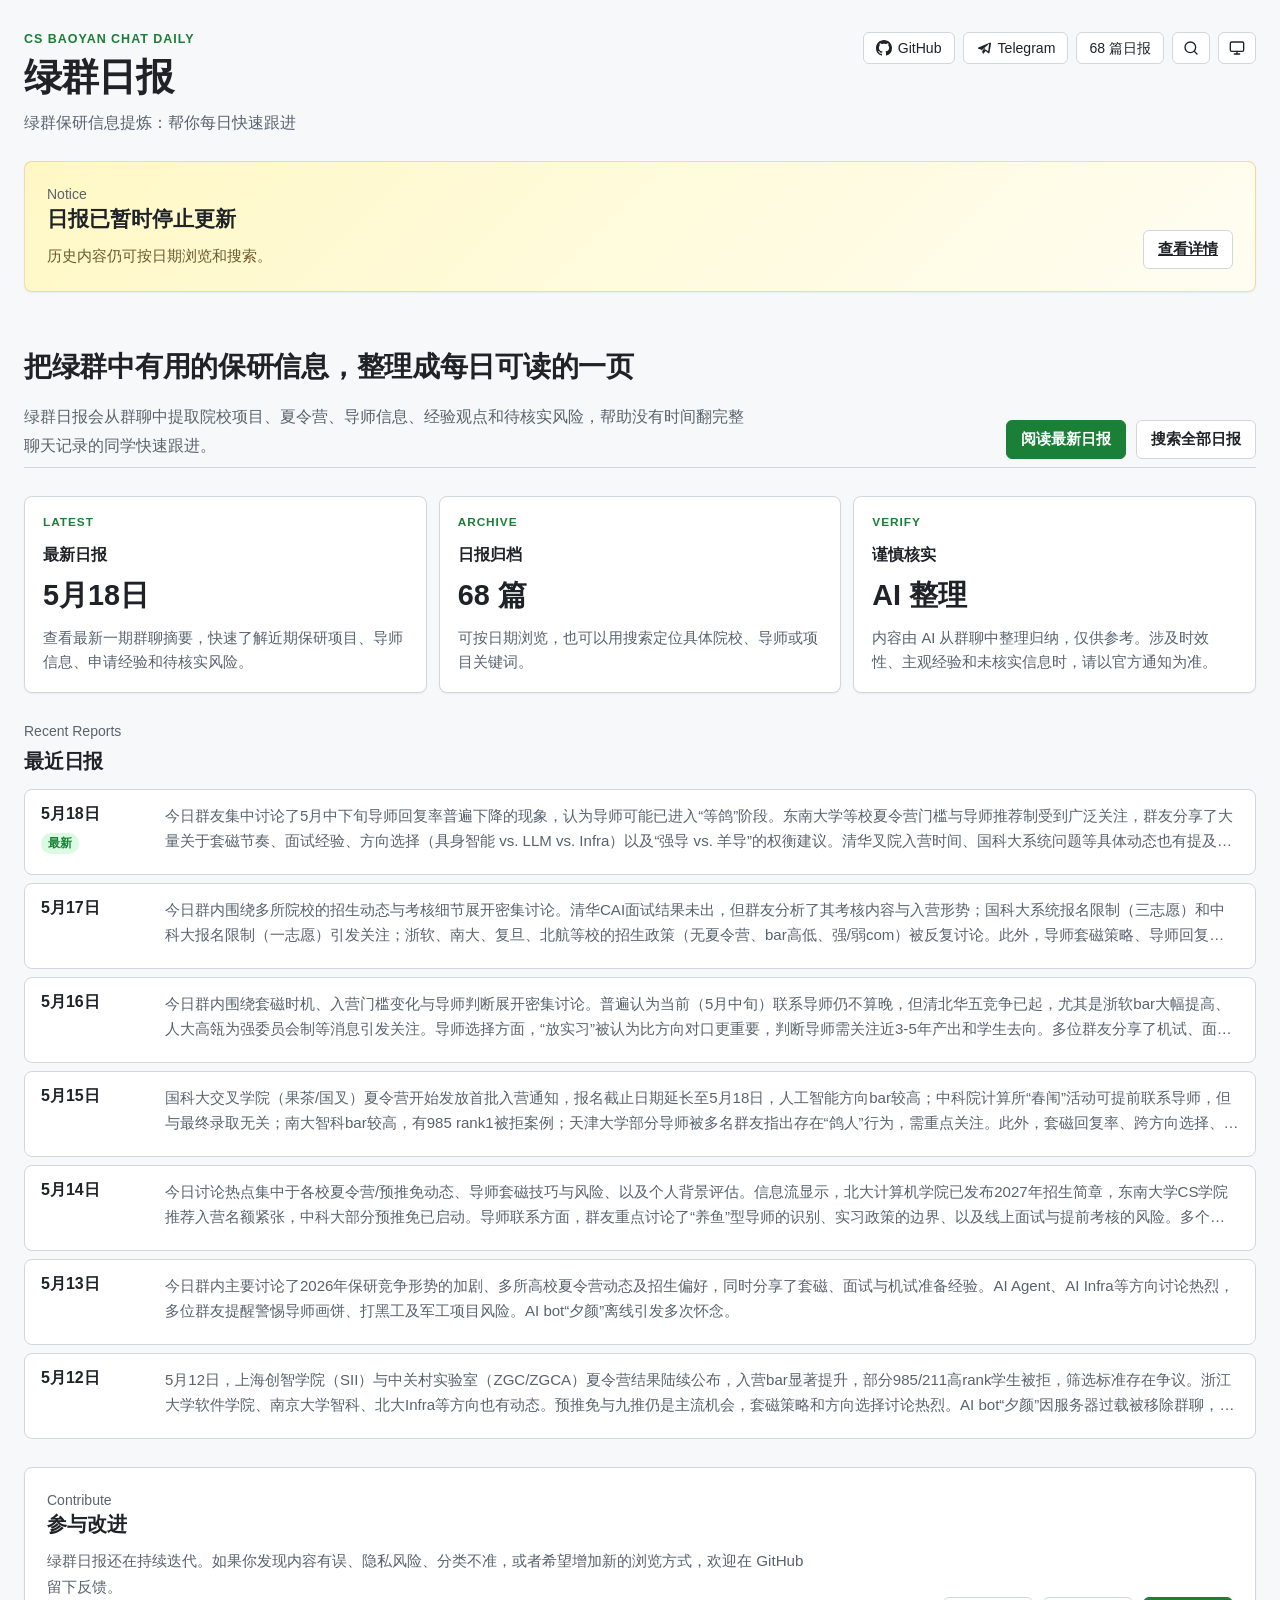
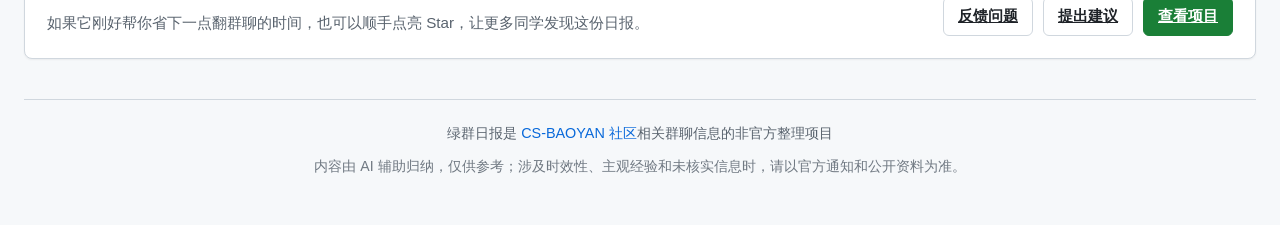
==== commit 42a881b4: "docs: add pause-update banner and related styles to homepage" ====
--- a/pages/index.html
+++ b/pages/index.html
@@ -11,7 +11,7 @@
   <meta property="og:type" content="website" />
   <meta property="og:url" content="https://jielosc.github.io/csbaoyan-chat-daily/" />
   <link rel="icon" href="data:image/svg+xml,<svg xmlns=%22http://www.w3.org/2000/svg%22 viewBox=%220 0 100 100%22><text y=%22.9em%22 font-size=%2290%22>📰</text></svg>" />
-  <link rel="stylesheet" href="./styles.css?v=20260319i" />
+  <link rel="stylesheet" href="./styles.css?v=20260520b" />
   <script>
     const savedTheme = localStorage.getItem('theme') || 'system';
     if (savedTheme === 'dark' || (savedTheme === 'system' && window.matchMedia('(prefers-color-scheme: dark)').matches)) {
@@ -67,6 +67,16 @@
     <div>
       <main>
         <section class="home-view" id="home-view" hidden>
+          <section class="pause-banner" aria-labelledby="pause-banner-title">
+            <div class="pause-banner-copy">
+              <p class="reader-label">Notice</p>
+              <h2 id="pause-banner-title">日报已暂时停止更新</h2>
+              <p>历史内容仍可按日期浏览和搜索。</p>
+            </div>
+            <div class="pause-banner-meta">
+              <a class="secondary-action" href="https://github.com/jielosc/csbaoyan-chat-daily/blob/main/docs/pause-update.md" target="_blank" rel="noopener noreferrer">查看详情</a>
+            </div>
+          </section>
           <div class="home-hero">
             <div class="home-copy">
               <h2>把绿群中有用的保研信息，整理成每日可读的一页</h2>
--- a/pages/styles.css
+++ b/pages/styles.css
@@ -203,6 +203,38 @@
   gap: 28px;
 }
 
+.pause-banner {
+  display: grid;
+  grid-template-columns: minmax(0, 1fr) auto;
+  gap: 24px;
+  align-items: end;
+  padding: 22px;
+  border: 1px solid rgba(210, 153, 34, 0.32);
+  border-radius: var(--radius-lg);
+  background: linear-gradient(135deg, #fff8c5 0%, #fffdf2 100%);
+  box-shadow: var(--shadow-soft);
+}
+
+.pause-banner-copy h2 {
+  margin: 0;
+  color: var(--ink);
+  font-size: 1.3rem;
+  font-weight: 650;
+}
+
+.pause-banner-copy p:not(.reader-label) {
+  margin: 10px 0 0;
+  color: #6b5a2b;
+  font-size: 0.96rem;
+  line-height: 1.72;
+}
+
+.pause-banner-meta {
+  display: grid;
+  justify-items: end;
+  gap: 10px;
+}
+
 .home-view[hidden],
 .reader-view[hidden] {
   display: none;
@@ -834,6 +866,15 @@
   .home-hero {
     grid-template-columns: minmax(0, 1fr);
     align-items: start;
+  }
+
+  .pause-banner {
+    grid-template-columns: minmax(0, 1fr);
+    align-items: start;
+  }
+
+  .pause-banner-meta {
+    justify-items: start;
   }
 
   .home-actions {
@@ -984,6 +1025,15 @@
   background: var(--paper);
 }
 
+[data-theme="dark"] .pause-banner {
+  border-color: rgba(187, 128, 9, 0.42);
+  background: linear-gradient(135deg, rgba(187, 128, 9, 0.18) 0%, rgba(22, 27, 34, 0.98) 100%);
+}
+
+[data-theme="dark"] .pause-banner-copy p:not(.reader-label) {
+  color: #f2cc60;
+}
+
 [data-theme="dark"] .secondary-action:hover,
 [data-theme="dark"] .recent-report-item:hover,
 [data-theme="dark"] .recent-report-item:focus-visible {
